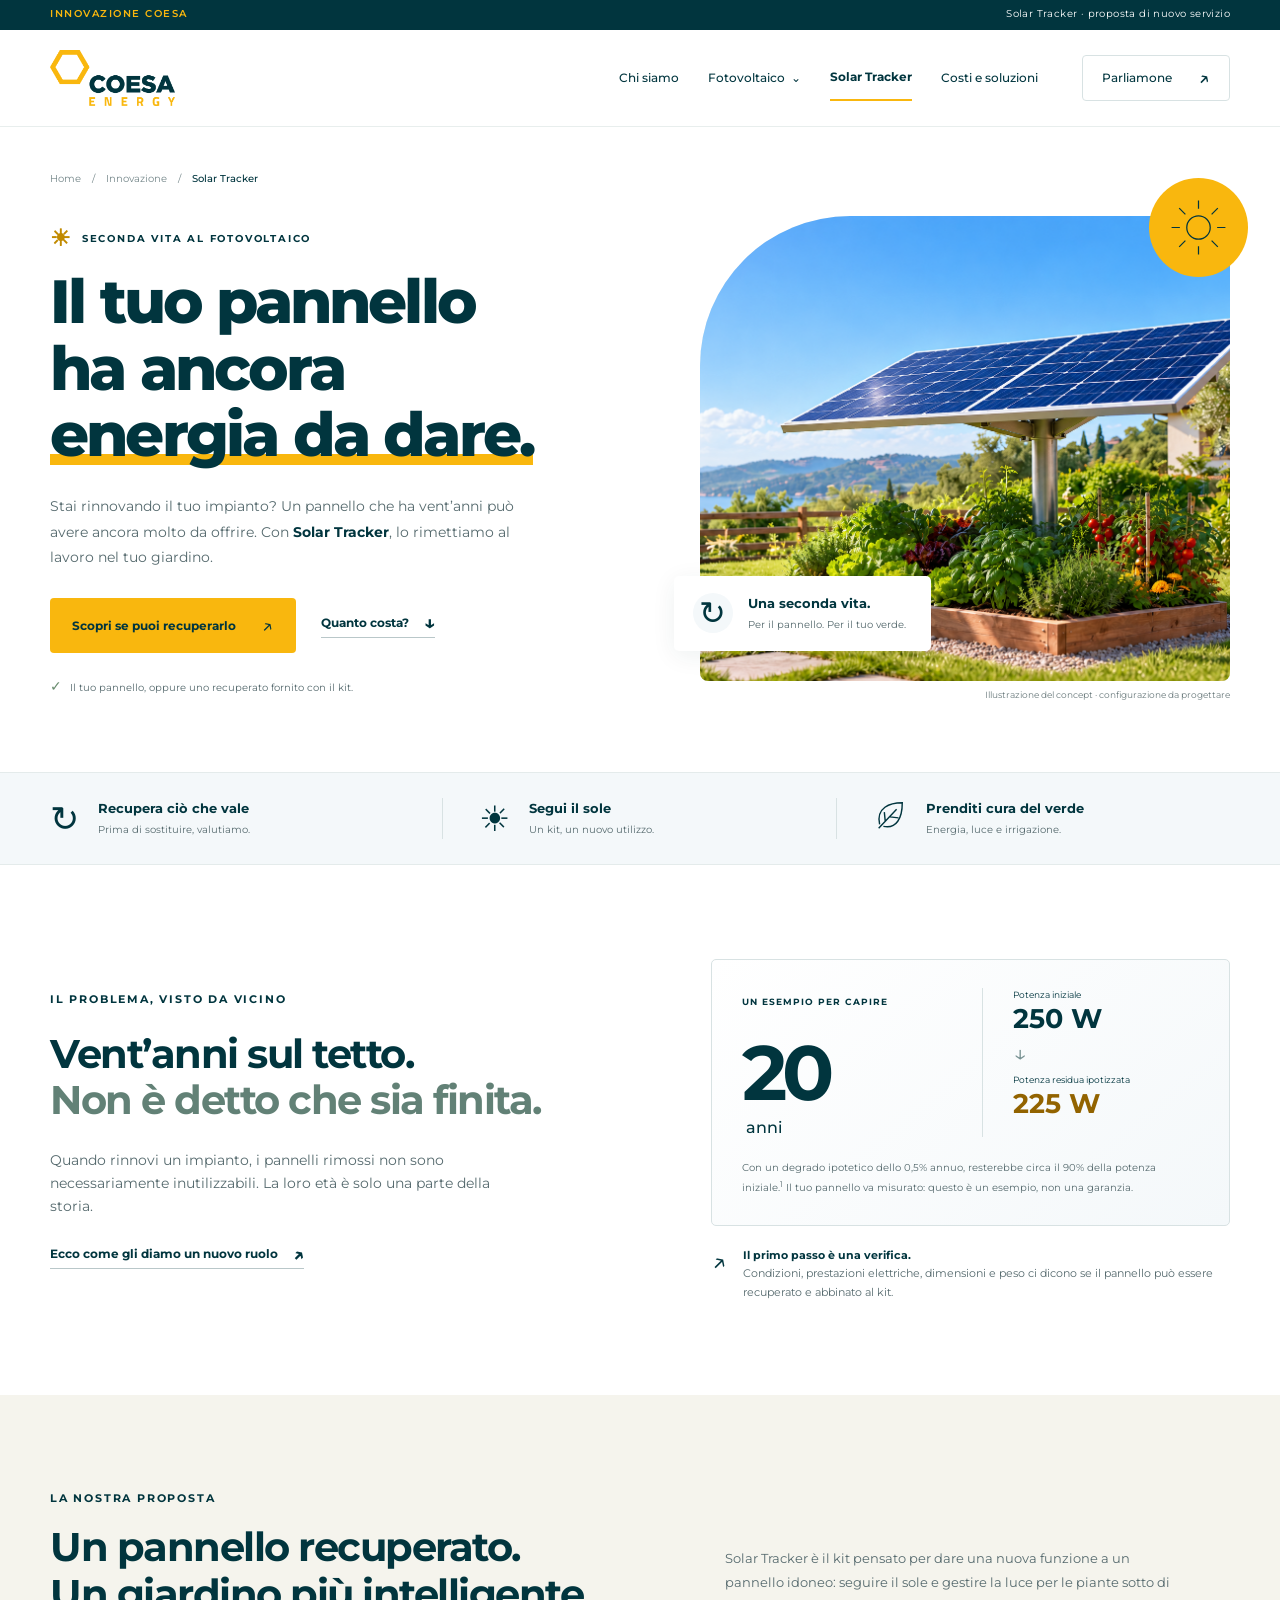
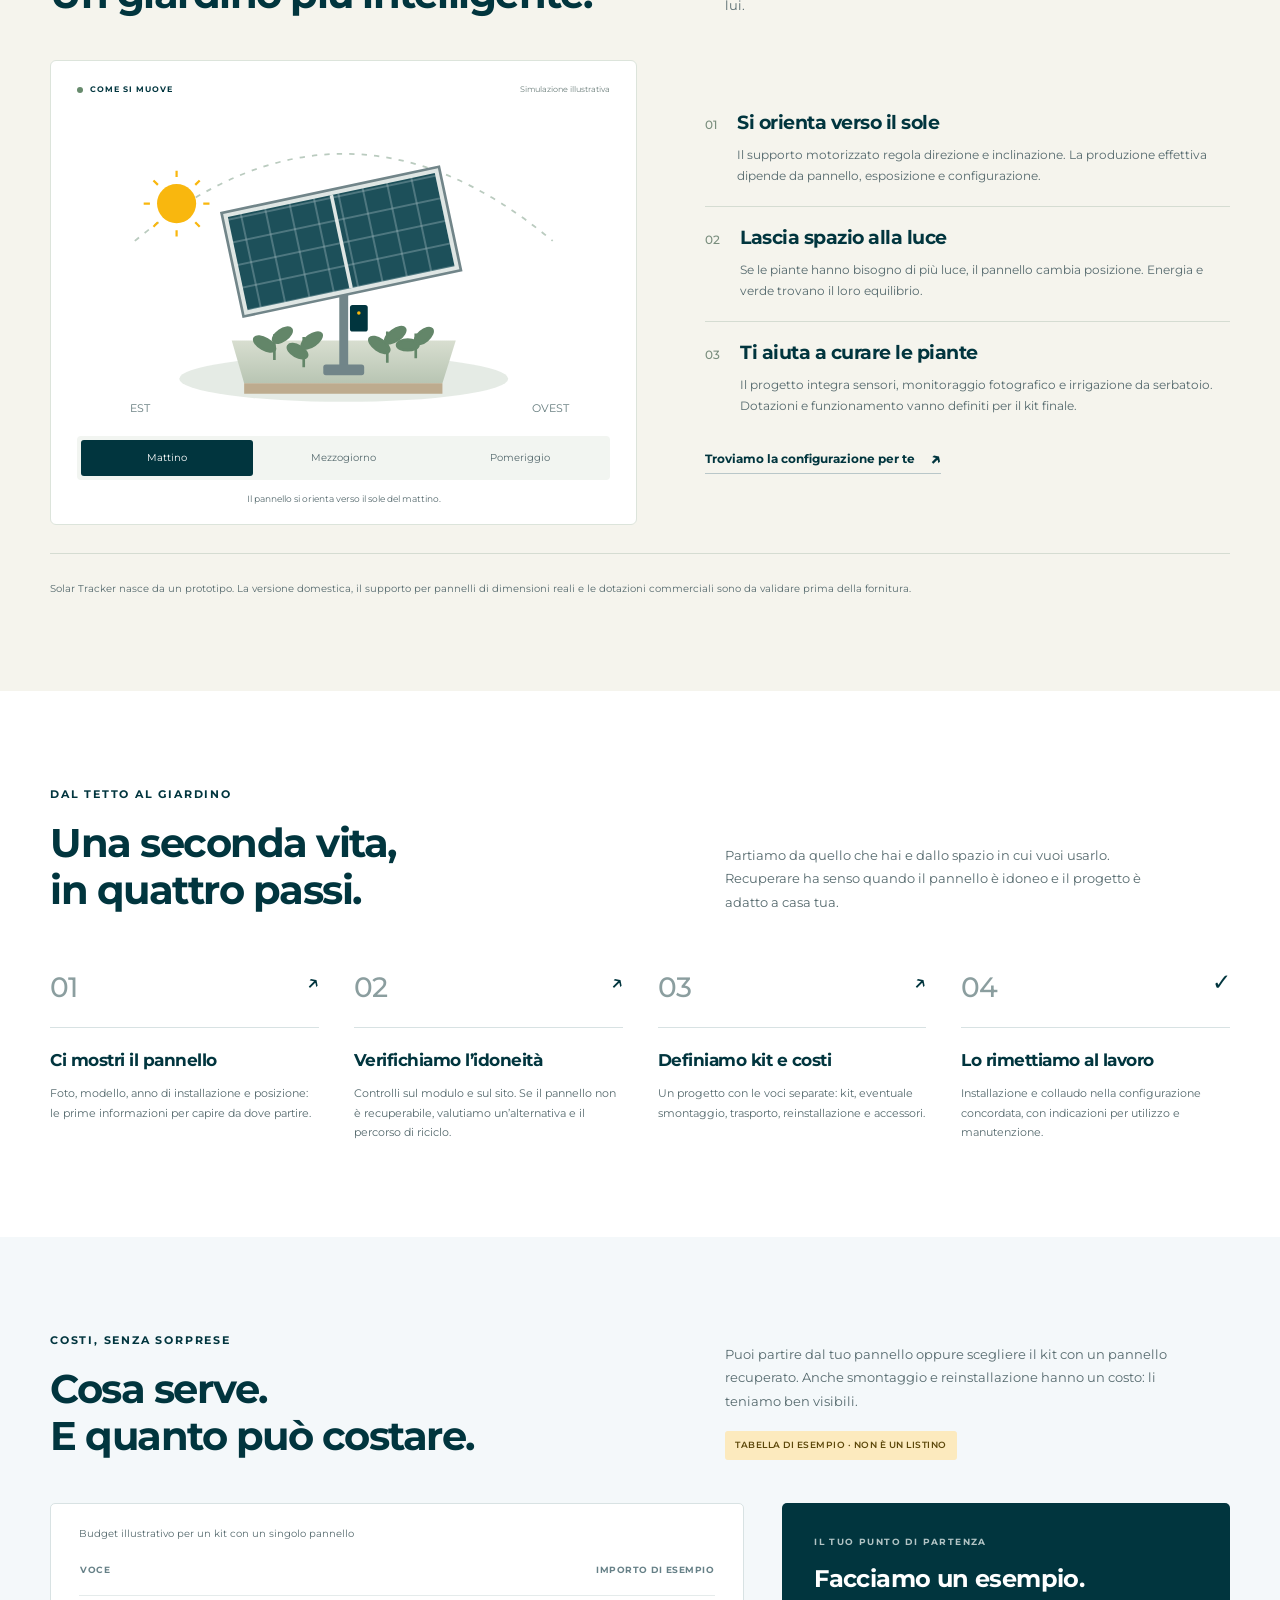
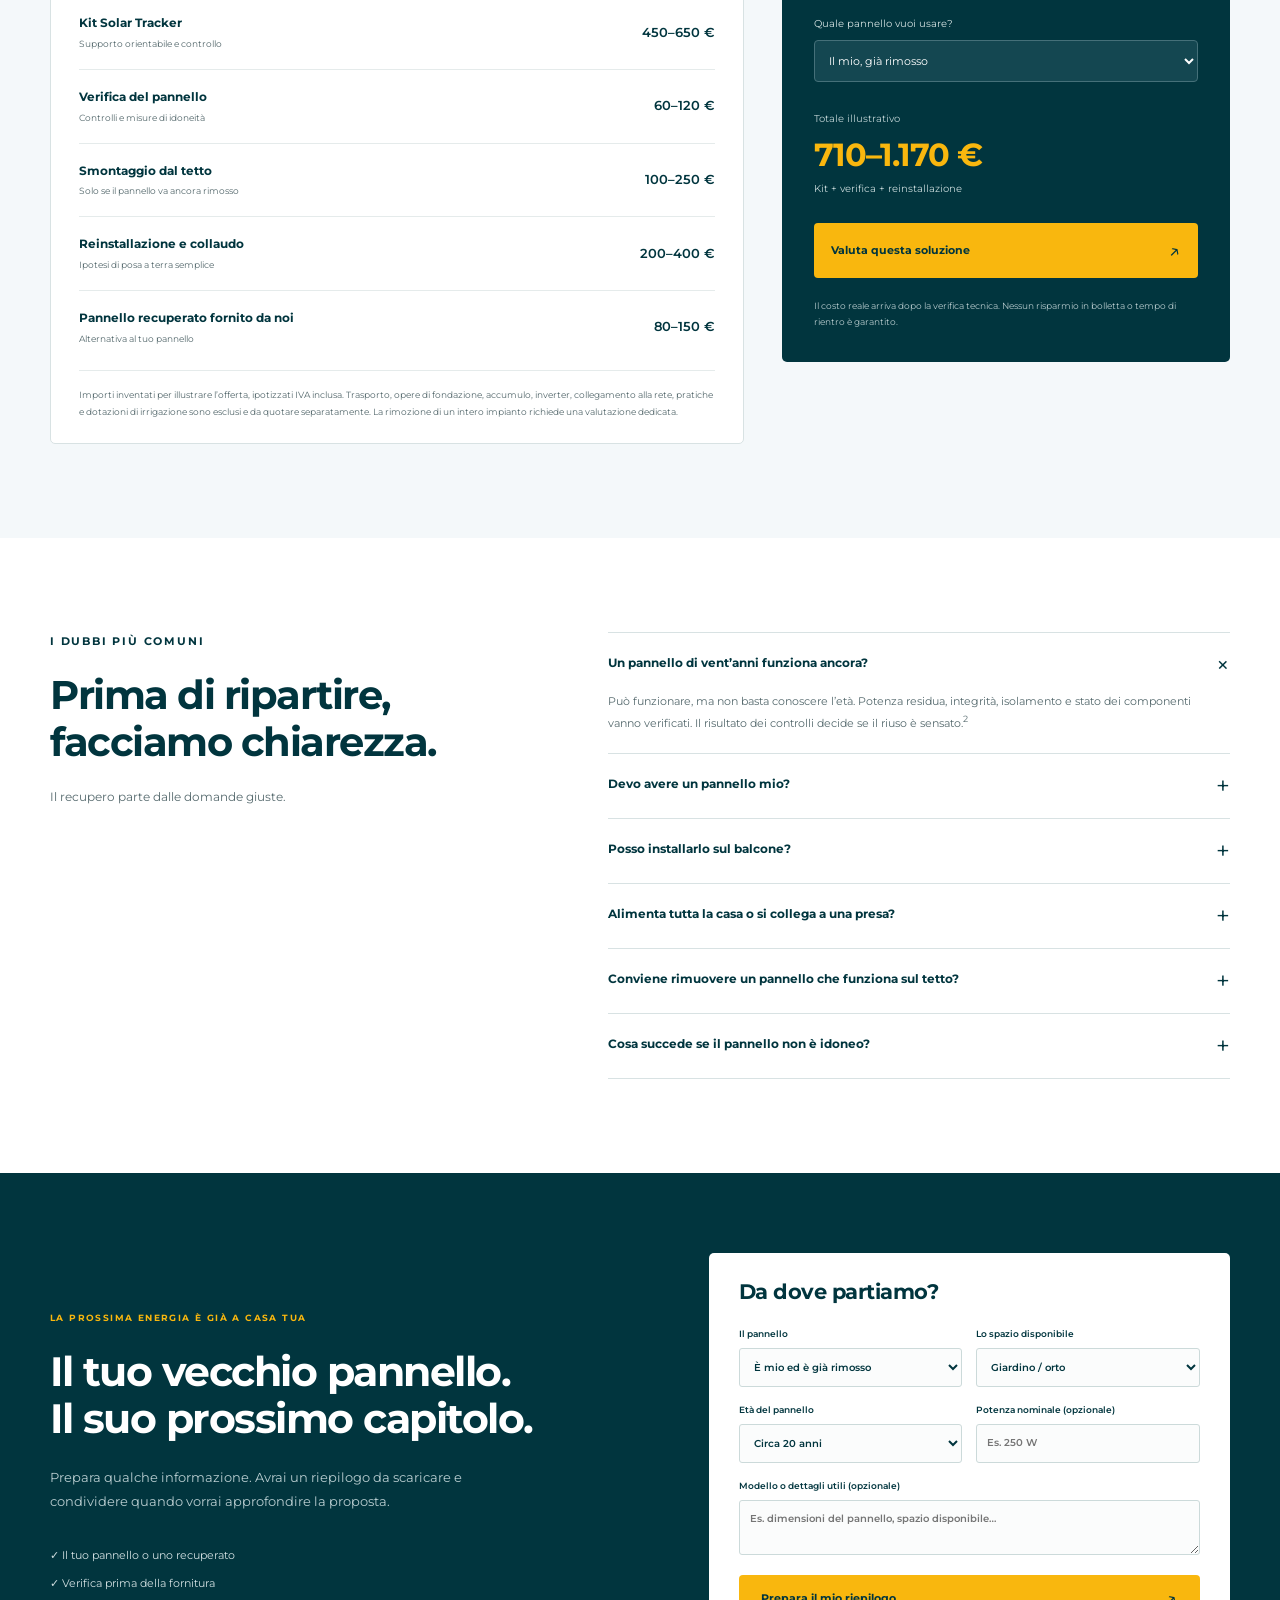
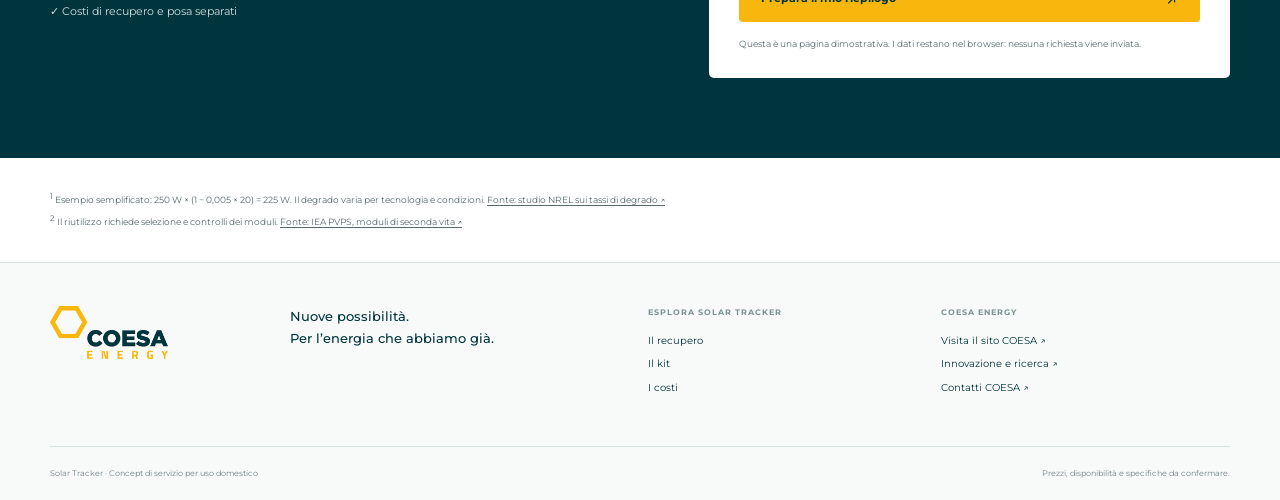
==== docs/index.html @ d997d6cf "Add COESA Solar Tracker landing page for GitHub Pages" ====
<!doctype html>
<html lang="it">
<head>
  <meta charset="UTF-8">
  <meta name="viewport" content="width=device-width, initial-scale=1">
  <meta name="theme-color" content="#01353e">
  <meta name="description" content="Solar Tracker: una proposta per dare una seconda vita ai pannelli fotovoltaici, con un kit che segue il sole e si prende cura del tuo verde. Scopri recupero, funzionamento e costi di esempio.">
  <title>Solar Tracker — Una seconda vita, nuova energia | COESA Energy</title>
  <link rel="icon" href="assets/coesa-logo.png">
  <link rel="stylesheet" href="styles.css">
  <script src="script.js" defer></script>
</head>
<body>
  <a class="skip" href="#main">Vai al contenuto</a>
  <div class="concept-bar"><span>INNOVAZIONE COESA</span> <span>Solar Tracker · proposta di nuovo servizio</span></div>
  <header class="header">
    <div class="shell header-inner">
      <a class="logo" href="https://coesaenergy.it/" aria-label="COESA Energy, sito principale"><img src="assets/coesa-logo.png" alt="COESA Energy" width="138" height="62"></a>
      <button class="menu-toggle" aria-expanded="false" aria-controls="navigation" aria-label="Apri menu"><span></span><span></span></button>
      <nav id="navigation" aria-label="Navigazione principale">
        <a href="https://coesaenergy.it/chi-siamo/">Chi siamo</a>
        <a href="https://coesaenergy.it/fotovoltaico/">Fotovoltaico <span class="chevron">⌄</span></a>
        <a class="active" href="#main" aria-current="page">Solar Tracker</a>
        <a href="#costi">Costi e soluzioni</a>
        <a class="nav-contact" href="#valutazione">Parliamone <span aria-hidden="true">↗</span></a>
      </nav>
    </div>
  </header>
  <main id="main">
    <section class="hero shell" aria-labelledby="hero-title">
      <div class="hero-copy">
        <div class="breadcrumb"><a href="https://coesaenergy.it/">Home</a><span>/</span><span>Innovazione</span><span>/</span><strong>Solar Tracker</strong></div>
        <p class="eyebrow"><span class="small-sun" aria-hidden="true">☀</span> SECONDA VITA AL FOTOVOLTAICO</p>
        <h1 id="hero-title">Il tuo pannello<br>ha ancora<br><span>energia da dare.</span></h1>
        <p class="hero-description">Stai rinnovando il tuo impianto? Un pannello che ha vent’anni può avere ancora molto da offrire. Con <strong>Solar Tracker</strong>, lo rimettiamo al lavoro nel tuo giardino.</p>
        <div class="hero-actions"><a class="button yellow" href="#valutazione">Scopri se puoi recuperarlo <span aria-hidden="true">↗</span></a><a class="text-link" href="#costi">Quanto costa? <span aria-hidden="true">↓</span></a></div>
        <p class="hero-note"><span aria-hidden="true">✓</span> Il tuo pannello, oppure uno recuperato fornito con il kit.</p>
      </div>
      <figure class="hero-visual">
        <div class="sun-disc" aria-hidden="true"><svg viewBox="0 0 100 100"><circle cx="50" cy="50" r="17"/><path d="M50 11v12M50 77v12M11 50h12M77 50h12M22 22l9 9M69 69l9 9M22 78l9-9M69 31l9-9"/></svg></div>
        <img class="hero-photo" src="assets/solar-garden-user.png" alt="Concept di un pannello recuperato su supporto orientabile, sopra una piccola aiuola in un giardino domestico" width="1672" height="941" fetchpriority="high">
        <div class="visual-badge"><span class="badge-icon" aria-hidden="true">↻</span><div><strong>Una seconda vita.</strong><span>Per il pannello. Per il tuo verde.</span></div></div>
        <figcaption>Illustrazione del concept · configurazione da progettare</figcaption>
      </figure>
    </section>

    <div class="benefit-band"><div class="shell benefits"><div><span class="line-icon" aria-hidden="true">↻</span><p><strong>Recupera ciò che vale</strong><span>Prima di sostituire, valutiamo.</span></p></div><div><span class="line-icon" aria-hidden="true">☀</span><p><strong>Segui il sole</strong><span>Un kit, un nuovo utilizzo.</span></p></div><div><span class="line-icon leaf-icon" aria-hidden="true"><svg viewBox="0 0 36 36" width="34" height="34" fill="none" stroke="currentColor" stroke-width="1.5"><path d="M7 28C3 10 18 5 31 5c0 16-6 28-20 25"/><path d="M6 32 25 12M13 25l-1-10M18 20l9 1"/></svg></span><p><strong>Prenditi cura del verde</strong><span>Energia, luce e irrigazione.</span></p></div></div></div>

    <section class="section shell problem" id="recupero" aria-labelledby="problem-title">
      <div class="problem-heading"><p class="eyebrow">IL PROBLEMA, VISTO DA VICINO</p><h2 id="problem-title">Vent’anni sul tetto.<br><span>Non è detto che sia finita.</span></h2><p>Quando rinnovi un impianto, i pannelli rimossi non sono necessariamente inutilizzabili. La loro età è solo una parte della storia.</p><a class="text-link" href="#come-funziona">Ecco come gli diamo un nuovo ruolo <span aria-hidden="true">↗</span></a></div>
      <div class="problem-detail">
        <div class="residual"><div><span class="eyebrow">UN ESEMPIO PER CAPIRE</span><p class="big-number">20 <span>anni</span></p></div><div class="power-example"><span>Potenza iniziale</span><strong>250 W</strong><span class="power-arrow" aria-hidden="true">↓</span><span>Potenza residua ipotizzata</span><strong class="yellow-text">225 W</strong></div><p>Con un degrado ipotetico dello 0,5% annuo, resterebbe circa il 90% della potenza iniziale.<sup>1</sup> Il tuo pannello va misurato: questo è un esempio, non una garanzia.</p></div>
        <div class="check-note"><span aria-hidden="true">↗</span><p><strong>Il primo passo è una verifica.</strong> Condizioni, prestazioni elettriche, dimensioni e peso ci dicono se il pannello può essere recuperato e abbinato al kit.</p></div>
      </div>
    </section>

    <section class="solution section" id="kit" aria-labelledby="solution-title"><div class="shell">
      <div class="section-heading"><div><p class="eyebrow">LA NOSTRA PROPOSTA</p><h2 id="solution-title">Un pannello recuperato.<br>Un giardino più intelligente.</h2></div><p>Solar Tracker è il kit pensato per dare una nuova funzione a un pannello idoneo: seguire il sole e gestire la luce per le piante sotto di lui.</p></div>
      <div class="product-layout">
        <div class="tracker-demo">
          <div class="demo-header"><span><i></i> COME SI MUOVE</span><span>Simulazione illustrativa</span></div>
          <svg class="tracker-scene" viewBox="0 0 600 365" role="img" aria-labelledby="scene-title"><title id="scene-title">Schema illustrativo del pannello che cambia orientamento tra mattino e pomeriggio</title><defs><pattern id="cells" width="28" height="26" patternUnits="userSpaceOnUse"><rect width="28" height="26" fill="#1d505a"/><path d="M0 0H28V26H0Z" fill="none" stroke="#a4bcc0" stroke-width=".8"/></pattern><linearGradient id="soil" x2="0" y2="1"><stop stop-color="#d8ded0"/><stop offset="1" stop-color="#b8c5b3"/></linearGradient></defs><path d="M65 154Q300-42 535 154" stroke="#bacbbf" stroke-width="2" stroke-dasharray="6 8" fill="none"/><g id="demo-sun" transform="translate(112 112)"><circle r="22" fill="#f9b70e"/><g stroke="#f9b70e" stroke-width="2.5"><path d="M0-37v7M0 30v7M-37 0h7M30 0h7M-26-26l5 5M21 21l5 5M-26 26l5-5M21-21l5-5"/></g></g><ellipse cx="300" cy="309" rx="185" ry="26" fill="#c5d2c5" opacity=".45"/><path d="M174 266h252l-15 48H188Z" fill="url(#soil)"/><path d="M188 314h223v12H188z" fill="#bdab8e"/><g fill="#638669" stroke="#638669" stroke-width="3"><path d="M222 288v-29M255 296v-34M349 291v-35M381 286v-28"/><ellipse cx="211" cy="270" rx="13" ry="6" transform="rotate(30 211 270)"/><ellipse cx="231" cy="260" rx="12" ry="6" transform="rotate(-35 231 260)"/><ellipse cx="248" cy="278" rx="12" ry="6" transform="rotate(30 248 278)"/><ellipse cx="264" cy="266" rx="13" ry="6" transform="rotate(-35 264 266)"/><ellipse cx="340" cy="271" rx="13" ry="6" transform="rotate(35 340 271)"/><ellipse cx="358" cy="260" rx="13" ry="6" transform="rotate(-35 358 260)"/><ellipse cx="372" cy="271" rx="12" ry="6"/><ellipse cx="390" cy="261" rx="12" ry="6" transform="rotate(-40 390 261)"/></g><path d="M295 178h10v118h-10z" fill="#718589"/><rect x="277" y="293" width="46" height="12" rx="3" fill="#718589"/><path d="M298 181l-65-28M302 181l65-28" stroke="#718589" stroke-width="6"/><g id="demo-panel" transform="rotate(-12 300 168)"><path d="M175 95h250v119H175z" fill="#dfe6e4" stroke="#718589" stroke-width="3"/><rect x="181" y="101" width="238" height="107" fill="url(#cells)"/><path d="M300 101v107" stroke="#dfe6e4" stroke-width="4"/></g><rect x="307" y="226" width="20" height="30" rx="3" fill="#01353e"/><circle cx="317" cy="235" r="2" fill="#f9b70e"/><text x="60" y="346" fill="#647b7d" font-size="12" font-family="Montserrat,sans-serif">EST</text><text x="512" y="346" fill="#647b7d" font-size="12" font-family="Montserrat,sans-serif">OVEST</text></svg>
          <div class="day-controls" role="group" aria-label="Momento della giornata"><button class="selected" data-time="morning" aria-pressed="true">Mattino</button><button data-time="noon" aria-pressed="false">Mezzogiorno</button><button data-time="afternoon" aria-pressed="false">Pomeriggio</button></div>
          <p class="demo-caption" id="demo-caption" aria-live="polite">Il pannello si orienta verso il sole del mattino.</p>
        </div>
        <div class="feature-list">
          <article><span class="feature-num">01</span><div><h3>Si orienta verso il sole</h3><p>Il supporto motorizzato regola direzione e inclinazione. La produzione effettiva dipende da pannello, esposizione e configurazione.</p></div></article>
          <article><span class="feature-num">02</span><div><h3>Lascia spazio alla luce</h3><p>Se le piante hanno bisogno di più luce, il pannello cambia posizione. Energia e verde trovano il loro equilibrio.</p></div></article>
          <article><span class="feature-num">03</span><div><h3>Ti aiuta a curare le piante</h3><p>Il progetto integra sensori, monitoraggio fotografico e irrigazione da serbatoio. Dotazioni e funzionamento vanno definiti per il kit finale.</p></div></article>
          <a class="text-link" href="#valutazione">Troviamo la configurazione per te <span aria-hidden="true">↗</span></a>
        </div>
      </div>
      <p class="product-note">Solar Tracker nasce da un prototipo. La versione domestica, il supporto per pannelli di dimensioni reali e le dotazioni commerciali sono da validare prima della fornitura.</p>
    </div></section>

    <section class="section shell process" id="come-funziona" aria-labelledby="process-title"><div class="section-heading"><div><p class="eyebrow">DAL TETTO AL GIARDINO</p><h2 id="process-title">Una seconda vita,<br>in quattro passi.</h2></div><p>Partiamo da quello che hai e dallo spazio in cui vuoi usarlo. Recuperare ha senso quando il pannello è idoneo e il progetto è adatto a casa tua.</p></div><div class="steps">
      <article><span>01 <i aria-hidden="true">↗</i></span><h3>Ci mostri il pannello</h3><p>Foto, modello, anno di installazione e posizione: le prime informazioni per capire da dove partire.</p></article>
      <article><span>02 <i aria-hidden="true">↗</i></span><h3>Verifichiamo l’idoneità</h3><p>Controlli sul modulo e sul sito. Se il pannello non è recuperabile, valutiamo un’alternativa e il percorso di riciclo.</p></article>
      <article><span>03 <i aria-hidden="true">↗</i></span><h3>Definiamo kit e costi</h3><p>Un progetto con le voci separate: kit, eventuale smontaggio, trasporto, reinstallazione e accessori.</p></article>
      <article><span>04 <i aria-hidden="true">✓</i></span><h3>Lo rimettiamo al lavoro</h3><p>Installazione e collaudo nella configurazione concordata, con indicazioni per utilizzo e manutenzione.</p></article>
    </div></section>

    <section class="costs section" id="costi" aria-labelledby="cost-title"><div class="shell">
      <div class="section-heading"><div><p class="eyebrow">COSTI, SENZA SORPRESE</p><h2 id="cost-title">Cosa serve.<br>E quanto può costare.</h2></div><div><p>Puoi partire dal tuo pannello oppure scegliere il kit con un pannello recuperato. Anche smontaggio e reinstallazione hanno un costo: li teniamo ben visibili.</p><span class="example-pill">TABELLA DI ESEMPIO · NON È UN LISTINO</span></div></div>
      <div class="cost-grid">
        <div class="table-wrap"><table><caption>Budget illustrativo per un kit con un singolo pannello</caption><thead><tr><th scope="col">Voce</th><th scope="col">Importo di esempio</th></tr></thead><tbody>
          <tr><th scope="row">Kit Solar Tracker<small>Supporto orientabile e controllo</small></th><td>450–650 €</td></tr>
          <tr><th scope="row">Verifica del pannello<small>Controlli e misure di idoneità</small></th><td>60–120 €</td></tr>
          <tr><th scope="row">Smontaggio dal tetto<small>Solo se il pannello va ancora rimosso</small></th><td>100–250 €</td></tr>
          <tr><th scope="row">Reinstallazione e collaudo<small>Ipotesi di posa a terra semplice</small></th><td>200–400 €</td></tr>
          <tr><th scope="row">Pannello recuperato fornito da noi<small>Alternativa al tuo pannello</small></th><td>80–150 €</td></tr>
        </tbody></table><p class="table-note">Importi inventati per illustrare l’offerta, ipotizzati IVA inclusa. Trasporto, opere di fondazione, accumulo, inverter, collegamento alla rete, pratiche e dotazioni di irrigazione sono esclusi e da quotare separatamente. La rimozione di un intero impianto richiede una valutazione dedicata.</p></div>
        <aside class="budget" aria-labelledby="budget-title"><span class="eyebrow">IL TUO PUNTO DI PARTENZA</span><h3 id="budget-title">Facciamo un esempio.</h3><label for="scenario">Quale pannello vuoi usare?</label><select id="scenario"><option value="owned">Il mio, già rimosso</option><option value="roof">Il mio, ancora sul tetto</option><option value="supplied">Un pannello fornito con il kit</option></select><div class="budget-output" aria-live="polite" aria-atomic="true"><span>Totale illustrativo</span><strong id="budget-total">710–1.170 €</strong><p id="budget-detail">Kit + verifica + reinstallazione</p></div><a class="button yellow" id="budget-link" href="#valutazione">Valuta questa soluzione <span aria-hidden="true">↗</span></a><p class="budget-note">Il costo reale arriva dopo la verifica tecnica. Nessun risparmio in bolletta o tempo di rientro è garantito.</p></aside>
      </div>
    </div></section>

    <section class="section shell faq" id="domande" aria-labelledby="faq-title"><div><p class="eyebrow">I DUBBI PIÙ COMUNI</p><h2 id="faq-title">Prima di ripartire,<br>facciamo chiarezza.</h2><p>Il recupero parte dalle domande giuste.</p></div><div class="faq-list">
      <details open><summary>Un pannello di vent’anni funziona ancora?<span aria-hidden="true">+</span></summary><p>Può funzionare, ma non basta conoscere l’età. Potenza residua, integrità, isolamento e stato dei componenti vanno verificati. Il risultato dei controlli decide se il riuso è sensato.<sup>2</sup></p></details>
      <details><summary>Devo avere un pannello mio?<span aria-hidden="true">+</span></summary><p>No. La proposta prevede anche un kit con un pannello recuperato fornito insieme al supporto, selezionato per la compatibilità con il progetto. Disponibilità e caratteristiche saranno indicate nel preventivo.</p></details>
      <details><summary>Posso installarlo sul balcone?<span aria-hidden="true">+</span></summary><p>La proposta è pensata principalmente per giardini e spazi a terra. Su terrazzi e balconi servono verifiche specifiche di carichi, ancoraggio, vento, ingombro e ombreggiamenti. La compatibilità non è automatica.</p></details>
      <details><summary>Alimenta tutta la casa o si collega a una presa?<span aria-hidden="true">+</span></summary><p>Non è previsto un collegamento diretto a una presa. L’utilizzo dell’energia va progettato con componenti compatibili: un solo pannello non sostituisce l’impianto domestico. Accumulo, inverter ed eventuale connessione alla rete sono voci separate.</p></details>
      <details><summary>Conviene rimuovere un pannello che funziona sul tetto?<span aria-hidden="true">+</span></summary><p>Non necessariamente. Il caso più naturale è un modulo già rimosso o in rimozione durante un rinnovo previsto. Prima di spostare un pannello ancora in uso, vanno confrontati costi, produzione persa e beneficio del nuovo utilizzo.</p></details>
      <details><summary>Cosa succede se il pannello non è idoneo?<span aria-hidden="true">+</span></summary><p>Non viene abbinato al tracker. Valutiamo un pannello alternativo e ti indirizziamo verso una filiera qualificata per la gestione e il riciclo del modulo non recuperabile.</p></details>
    </div></section>

    <section class="contact-section" id="valutazione" aria-labelledby="contact-title"><div class="shell contact-grid"><div><p class="eyebrow">LA PROSSIMA ENERGIA È GIÀ A CASA TUA</p><h2 id="contact-title">Il tuo vecchio pannello.<br>Il suo prossimo capitolo.</h2><p>Prepara qualche informazione. Avrai un riepilogo da scaricare e condividere quando vorrai approfondire la proposta.</p><div class="contact-points"><span>✓ Il tuo pannello o uno recuperato</span><span>✓ Verifica prima della fornitura</span><span>✓ Costi di recupero e posa separati</span></div></div>
      <form id="assessment-form" class="assessment"><h3>Da dove partiamo?</h3><div class="form-row"><label>Il pannello<select name="panel" id="form-panel"><option value="owned">È mio ed è già rimosso</option><option value="roof">È mio, ancora sul tetto</option><option value="supplied">Vorrei riceverlo con il kit</option></select></label><label>Lo spazio disponibile<select name="space"><option>Giardino / orto</option><option>Terrazzo da valutare</option><option>Altro spazio a terra</option><option>Da definire</option></select></label></div><div class="form-row"><label>Età del pannello<select name="age"><option>Circa 20 anni</option><option>Meno di 10 anni</option><option>10–20 anni</option><option>Oltre 20 anni</option><option>Non lo so / da fornire</option></select></label><label>Potenza nominale (opzionale)<input name="power" type="number" min="1" max="1500" step="1" placeholder="Es. 250 W"></label></div><label>Modello o dettagli utili (opzionale)<textarea name="notes" rows="2" maxlength="1000" placeholder="Es. dimensioni del pannello, spazio disponibile…"></textarea></label><button type="submit" class="button yellow">Prepara il mio riepilogo <span aria-hidden="true">↗</span></button><p class="form-note">Questa è una pagina dimostrativa. I dati restano nel browser: nessuna richiesta viene inviata.</p><div id="form-result" class="form-result" hidden aria-live="polite"><strong>Il tuo riepilogo è pronto.</strong><p id="result-description"></p><div class="result-actions"><button type="button" id="download-summary">Scarica riepilogo ↓</button><button type="button" id="edit-summary">Modifica</button></div></div></form>
    </div></section>
    <div class="sources shell"><p><sup>1</sup> Esempio semplificato: 250 W × (1 − 0,005 × 20) = 225 W. Il degrado varia per tecnologia e condizioni. <a href="https://www.nrel.gov/docs/fy12osti/51664.pdf" target="_blank" rel="noopener">Fonte: studio NREL sui tassi di degrado ↗</a></p><p><sup>2</sup> Il riutilizzo richiede selezione e controlli dei moduli. <a href="https://iea-pvps.org/key-topics/t13-performance-2nd-life-modules-2026/" target="_blank" rel="noopener">Fonte: IEA PVPS, moduli di seconda vita ↗</a></p></div>
  </main>
  <footer><div class="shell footer-main"><a class="footer-logo" href="https://coesaenergy.it/"><img src="assets/coesa-logo.png" alt="COESA Energy" width="138" height="62"></a><p>Nuove possibilità.<br>Per l’energia che abbiamo già.</p><div><span>ESPLORA SOLAR TRACKER</span><a href="#recupero">Il recupero</a><a href="#kit">Il kit</a><a href="#costi">I costi</a></div><div><span>COESA ENERGY</span><a href="https://coesaenergy.it/">Visita il sito COESA ↗</a><a href="https://coesaenergy.it/innovazione-ricerca-energetica/">Innovazione e ricerca ↗</a><a href="https://coesaenergy.it/contattaci/">Contatti COESA ↗</a></div></div><div class="shell footer-bottom"><span>Solar Tracker · Concept di servizio per uso domestico</span><span>Prezzi, disponibilità e specifiche da confermare.</span></div></footer>
</body>
</html>
---- docs/styles.css ----
@font-face{font-family:Montserrat;src:url('assets/montserrat-regular.ttf') format('truetype');font-weight:400;font-display:swap}
@font-face{font-family:Montserrat;src:url('assets/montserrat-medium.ttf') format('truetype');font-weight:500;font-display:swap}
@font-face{font-family:Montserrat;src:url('assets/montserrat-semibold.ttf') format('truetype');font-weight:600;font-display:swap}
@font-face{font-family:Montserrat;src:url('assets/montserrat-bold.ttf') format('truetype');font-weight:700;font-display:swap}
@font-face{font-family:Montserrat;src:url('assets/montserrat-extrabold.ttf') format('truetype');font-weight:800;font-display:swap}
:root{--ink:#01353e;--yellow:#f9b70e;--paper:#fff;--soft:#f4f8fa;--muted:#566a6e;--border:#d8e2e3;--green:#678b6d;--cream:#f5f4ed}
*{box-sizing:border-box}html{scroll-behavior:smooth;scroll-padding-top:108px}body{margin:0;color:var(--ink);font-family:Montserrat,Arial,sans-serif;font-size:15px;line-height:1.65;background:var(--paper)}a{color:inherit;text-decoration:none}button,input,select,textarea{font:inherit}button,a,select{touch-action:manipulation}button{cursor:pointer}img{max-width:100%;display:block}h1,h2,h3,p,figure{margin:0}h1,h2,h3{line-height:1.16}h2{font-size:clamp(30px,3.15vw,43px);font-weight:700;letter-spacing:-1.5px}h3{font-weight:650;font-size:20px;letter-spacing:-.5px}p{color:var(--muted)}a:focus-visible,button:focus-visible,input:focus-visible,select:focus-visible,textarea:focus-visible,summary:focus-visible{outline:3px solid var(--yellow);outline-offset:5px}.shell{width:calc(100% - 100px);max-width:1180px;margin-inline:auto}.section{padding-block:94px}.eyebrow{font-size:11px;font-weight:700;letter-spacing:1.8px;color:var(--ink);margin-bottom:22px}.skip{position:fixed;top:-100px;left:20px;z-index:100;background:var(--yellow);padding:14px}.skip:focus{top:20px}
.concept-bar{min-height:30px;padding:6px 50px;display:flex;justify-content:space-between;background:var(--ink);color:#fff;font-size:10px;letter-spacing:.4px}.concept-bar span:first-child{color:var(--yellow);letter-spacing:1.5px;font-weight:600}.header{position:sticky;top:0;z-index:20;background:#fffffff5;border-bottom:1px solid #e8eeed;backdrop-filter:blur(12px)}.header-inner{height:96px;display:flex;align-items:center;justify-content:space-between;gap:45px}.logo img{width:125px;height:auto}.header nav{display:flex;align-items:center;gap:29px;font-size:12px;font-weight:500}.header nav a{white-space:nowrap}.header nav a:hover{color:#52797f}.header nav .active{font-weight:700;border-bottom:2px solid var(--yellow);padding-block:12px}.chevron{margin-left:3px}.nav-contact{margin-left:15px;display:flex;align-items:center;gap:26px;border:1px solid var(--border);padding:12px 19px;border-radius:4px}.nav-contact span{font-size:20px;line-height:1}.menu-toggle{display:none}
.hero{display:grid;grid-template-columns:1.15fr 1fr;gap:40px;align-items:center;padding-block:35px 65px;min-height:645px}.breadcrumb{display:flex;gap:11px;font-size:10px;color:#75878a;margin-bottom:40px}.breadcrumb strong{font-weight:500;color:var(--ink)}.hero .eyebrow{display:flex;align-items:center;gap:9px;margin-bottom:18px;font-size:10px}.small-sun{font-size:23px;color:#c18a00;line-height:1}.hero h1{font-size:clamp(42px,4.8vw,64px);letter-spacing:-2.8px;line-height:1.08;font-weight:750}.hero h1>span{position:relative;display:inline-block;z-index:0}.hero h1>span:after{content:'';position:absolute;height:11px;background:var(--yellow);bottom:2px;left:0;width:100%;z-index:-1}.hero-description{max-width:470px;margin-top:27px;font-size:14px;line-height:1.8}.hero-description strong{color:var(--ink);font-weight:650}.hero-actions{display:flex;gap:25px;align-items:center;margin-top:28px;flex-wrap:wrap}.button{border:0;display:inline-flex;align-items:center;justify-content:space-between;gap:25px;font-size:12px;font-weight:650;padding:17px 22px;border-radius:4px;min-height:52px;transition:background .2s,transform .2s;line-height:1.5}.button:hover{transform:translateY(-2px)}.yellow{background:var(--yellow);color:var(--ink)}.yellow:hover{background:#ffc731}.button span{font-size:21px;line-height:1;font-weight:400}.text-link{display:inline-flex;align-items:center;gap:15px;font-size:12px;font-weight:650;border-bottom:1px solid #b9c7c9;padding-bottom:4px}.text-link span{font-size:19px;line-height:1}.text-link:hover{border-color:var(--ink)}.hero-note{font-size:10px;margin-top:22px}.hero-note span{color:var(--green);font-size:14px;margin-right:5px}.hero-visual{position:relative;align-self:center;margin-top:49px;padding-bottom:22px}.hero-photo{width:100%;height:465px;object-fit:cover;object-position:72% center;border-radius:150px 8px 8px 8px;background:var(--cream)}.sun-disc{position:absolute;right:-18px;top:-38px;width:99px;height:99px;border-radius:50%;background:var(--yellow);display:grid;place-items:center;z-index:2}.sun-disc svg{width:69px;fill:none;stroke:var(--ink);stroke-width:1.8}.visual-badge{position:absolute;bottom:52px;left:-26px;background:#fff;padding:17px 25px 17px 19px;display:flex;gap:15px;align-items:center;box-shadow:0 5px 25px #01353e12;border-radius:5px}.badge-icon{background:var(--soft);width:40px;height:40px;display:grid;place-items:center;color:var(--ink);font-size:32px;line-height:1;border-radius:50%}.visual-badge strong,.visual-badge span:not(.badge-icon){display:block}.visual-badge strong{font-size:13px;font-weight:700}.visual-badge div>span{font-size:10px;color:var(--muted);margin-top:3px}.hero-visual figcaption{position:absolute;bottom:0;right:0;font-size:9px;color:#6c7c7e}
.benefit-band{background:var(--soft);border-block:1px solid #e4ebeb}.benefits{display:grid;grid-template-columns:repeat(3,1fr);padding-block:25px}.benefits>div{display:flex;align-items:center;gap:19px;padding-left:36px;border-right:1px solid var(--border)}.benefits>div:first-child{padding-left:0}.benefits>div:last-child{border:0}.line-icon{font-size:35px;line-height:1;font-weight:400;color:var(--ink)}.leaf-icon{font-size:38px}.benefits strong,.benefits p>span{display:block}.benefits strong{font-size:13px;color:var(--ink);font-weight:650}.benefits p>span{font-size:10px;margin-top:3px}
.problem{display:grid;grid-template-columns:1.12fr 1fr;gap:80px;align-items:center}.problem-heading h2 span{color:#628176}.problem-heading>p:not(.eyebrow){margin-top:25px;max-width:460px;font-size:14px}.problem-heading .text-link{margin-top:26px}.residual{border:1px solid var(--border);border-radius:5px;padding:28px 30px;display:grid;grid-template-columns:1fr 1fr;gap:22px;background:linear-gradient(140deg,#fff,#f4f8fa)}.residual .eyebrow{font-size:9px;letter-spacing:1px}.big-number{font-size:77px;letter-spacing:-5px;line-height:1.1;color:var(--ink);margin-top:17px;font-weight:650}.big-number>span{font-size:16px;letter-spacing:-.2px;display:block;margin:5px 0 0 4px;font-weight:500}.power-example{border-left:1px solid var(--border);padding-left:30px;display:flex;flex-direction:column}.power-example>span{font-size:9px}.power-example strong{font-size:27px;font-weight:650;line-height:1.2}.power-example>.power-arrow{font-size:23px;color:#789293;line-height:1.3;margin-block:4px}.power-example strong.yellow-text{color:#926300}.residual>p{grid-column:1/-1;font-size:10px;line-height:1.8}.check-note{display:flex;gap:16px;margin-top:20px}.check-note>span{font-size:27px;line-height:1.2}.check-note p{font-size:11px}.check-note strong{color:var(--ink);display:block}
.solution{background:var(--cream)}.section-heading{display:grid;grid-template-columns:1.2fr 1fr;gap:70px;align-items:end;margin-bottom:43px}.section-heading>p,.section-heading>div>p:not(.eyebrow){font-size:13px;line-height:1.8;max-width:460px}.section-heading .eyebrow{margin-bottom:17px}.product-layout{display:grid;grid-template-columns:1.12fr 1fr;gap:68px;align-items:center}.tracker-demo{background:#fff;border:1px solid #dce4db;border-radius:6px;padding:22px 26px 16px}.demo-header{display:flex;justify-content:space-between;gap:10px;font-size:8px;color:#6d7f7c}.demo-header>span:first-child{font-weight:650;letter-spacing:1px;display:flex;align-items:center;gap:7px;color:var(--ink)}.demo-header i{width:6px;height:6px;border-radius:50%;background:var(--green)}.tracker-scene{width:100%;height:auto;margin-top:7px}#demo-sun,#demo-panel{transition:transform .8s cubic-bezier(.2,.7,.4,1)}.day-controls{display:flex;justify-content:center;gap:4px;background:#f2f5f1;padding:4px;border-radius:4px}.day-controls button{background:transparent;border:0;color:var(--muted);padding:10px 8px;flex:1;font-size:10px;border-radius:3px}.day-controls button.selected{background:var(--ink);color:#fff}.demo-caption{text-align:center;margin-top:12px;font-size:9px;min-height:16px}.feature-list>article{display:flex;gap:20px;padding-block:20px;border-bottom:1px solid #d5dcd2}.feature-list>article:first-child{padding-top:0}.feature-list>article:last-of-type{border:0}.feature-num{color:#7a8e7e;font-size:12px;font-weight:500;padding-top:3px}.feature-list h3{font-size:19px}.feature-list article p{font-size:12px;line-height:1.75;margin-top:10px}.feature-list>.text-link{margin-top:13px}.product-note{font-size:10px;padding-top:26px;margin-top:28px;border-top:1px solid #d5dcd2;max-width:100%;line-height:1.7}
.steps{display:grid;grid-template-columns:repeat(4,1fr);gap:35px;margin-top:50px}.steps article>span{display:flex;justify-content:space-between;color:#8b9e9f;font-size:28px;border-bottom:1px solid var(--border);padding-bottom:17px;font-weight:500;letter-spacing:-1px}.steps i{font-style:normal;font-size:23px;color:var(--ink)}.steps h3{font-size:17px;margin-top:23px}.steps p{font-size:11px;line-height:1.8;margin-top:13px}
.costs{background:var(--soft)}.example-pill{display:inline-block;margin-top:18px;background:#fceabe;color:#5c470a;padding:7px 10px;font-size:9px;letter-spacing:.5px;font-weight:600;border-radius:3px}.cost-grid{display:grid;grid-template-columns:1.55fr 1fr;gap:38px;align-items:start}.table-wrap{background:#fff;border:1px solid var(--border);border-radius:5px;padding:22px 28px}table{width:100%;border-collapse:collapse;text-align:left}caption{text-align:left;font-size:10px;margin-bottom:20px;color:var(--muted)}thead{font-size:9px;text-transform:uppercase;letter-spacing:.5px}thead th{padding-bottom:17px;color:#668087}thead th:last-child{text-align:right}tbody tr{border-top:1px solid #e5ebeb}tbody th{font-size:12px;font-weight:650;padding:17px 10px 17px 0}tbody small{display:block;font-size:9px;font-weight:400;color:var(--muted);margin-top:4px}td{text-align:right;font-size:13px;white-space:nowrap;font-weight:600;vertical-align:middle}.table-note{font-size:9px;line-height:1.85;border-top:1px solid #e5ebeb;padding-top:16px;margin-top:7px}.budget{background:var(--ink);color:#fff;padding:32px;border-radius:5px}.budget .eyebrow{color:#b2c4c5;font-size:9px;margin-bottom:15px;display:block;letter-spacing:1.4px}.budget h3{font-size:24px;letter-spacing:-.6px;margin-bottom:23px}.budget label{font-size:10px;display:block;margin-bottom:8px;color:#d4e1e1}.budget select{width:100%;background:#144751;color:#fff;border:1px solid #457079;border-radius:4px;padding:12px 10px;font-size:11px;max-width:100%}.budget-output{padding-block:29px 25px}.budget-output>span{font-size:10px;display:block;color:#bdd0d2}.budget-output>strong{color:var(--yellow);font-size:32px;line-height:1.3;letter-spacing:-1px;display:block;margin-block:6px}.budget-output>p{font-size:10px;color:#c7d8d9}.budget .button{width:100%;font-size:11px;padding-inline:17px}.budget-note{font-size:9px;color:#b4c8cb;line-height:1.8;margin-top:20px}
.faq{display:grid;grid-template-columns:1fr 1.3fr;gap:80px}.faq>div>p:not(.eyebrow){font-size:12px;margin-top:22px}.faq-list details{border-bottom:1px solid var(--border);padding-block:20px}.faq-list details:first-child{border-top:1px solid var(--border)}.faq-list summary{list-style:none;font-size:12px;font-weight:650;display:flex;justify-content:space-between;gap:24px;cursor:pointer;line-height:1.65}.faq-list summary::-webkit-details-marker{display:none}.faq-list summary>span{font-weight:400;font-size:24px;line-height:1;flex-shrink:0;transition:transform .2s}.faq-list details[open] summary>span{transform:rotate(45deg)}.faq-list details>p{font-size:11px;line-height:1.85;margin-top:14px;padding-right:35px}
.contact-section{padding-block:80px;background:var(--ink);color:#fff}.contact-grid{display:grid;grid-template-columns:1.12fr 1fr;gap:75px;align-items:center}.contact-grid>div>.eyebrow{color:var(--yellow);font-size:9px;letter-spacing:1.4px}.contact-grid h2{font-size:clamp(30px,3.2vw,43px)}.contact-grid>div>p:not(.eyebrow){color:#b9cdd0;font-size:13px;line-height:1.9;margin-top:22px;max-width:440px}.contact-points{display:flex;flex-direction:column;gap:10px;margin-top:32px;font-size:11px;color:#d1dfe1}.assessment{background:#fff;color:var(--ink);border-radius:5px;padding:27px 30px}.assessment h3{font-size:21px;margin-bottom:23px}.assessment label{font-size:9px;font-weight:600;display:block}.assessment select,.assessment input,.assessment textarea{width:100%;padding:10px;background:#fbfcfc;border:1px solid #ccdada;border-radius:3px;font-size:10px;color:var(--ink);margin-top:6px;min-height:39px}.assessment textarea{resize:vertical;margin-bottom:15px}.assessment .form-row{display:grid;grid-template-columns:1fr 1fr;gap:14px;margin-bottom:16px}.assessment .button{width:100%;font-size:11px;min-height:47px;padding-block:13px}.form-note{font-size:9px;font-weight:400;line-height:1.7;margin-top:14px}.form-result{margin-top:18px;padding:15px;background:var(--soft);border-left:3px solid var(--green);font-size:12px}.form-result>p{font-size:10px;margin-top:5px}.result-actions{display:flex;flex-wrap:wrap;gap:17px;margin-top:12px}.result-actions button{background:none;border:0;padding:0;font-size:10px;font-weight:650;color:var(--ink);border-bottom:1px solid #8ca2a7}.sources{padding-block:28px}.sources p{font-size:9px;line-height:1.8;margin-block:4px}.sources a{text-decoration:underline;text-underline-offset:2px}
footer{border-top:1px solid var(--border);background:#f8faf9;padding-top:43px}.footer-main{display:grid;grid-template-columns:.8fr 1.25fr 1fr 1.1fr;gap:30px;padding-bottom:43px}.footer-logo img{width:118px;height:auto}.footer-main>p{font-size:13px;color:var(--ink);font-weight:500}.footer-main>div>span{display:block;font-size:8px;font-weight:650;letter-spacing:1px;margin-bottom:13px;color:#7c9296}.footer-main>div>a{display:block;font-size:10px;margin-block:7px}.footer-main>div>a:hover{text-decoration:underline}.footer-bottom{display:flex;gap:15px;justify-content:space-between;border-top:1px solid var(--border);padding-block:20px;font-size:8px;color:#6c8387}
@media(min-width:1450px){.hero{gap:70px}.hero-photo{height:490px}.hero h1{font-size:66px}}
@media(max-width:1100px){.shell{width:calc(100% - 64px)}.header nav{gap:18px;font-size:11px}.header-inner{gap:24px}.nav-contact{margin-left:0}.hero{gap:30px}.hero h1{font-size:52px}.hero-photo{height:420px}.hero-actions{gap:19px}.hero .button{font-size:11px;padding-inline:16px}.hero-actions .text-link{font-size:11px}.problem,.faq{gap:48px}.product-layout{gap:40px}.section-heading{gap:40px}.contact-grid{gap:40px}.benefits>div{padding-left:24px;gap:15px}.benefits strong{font-size:11px}.budget{padding:26px}.cost-grid{gap:26px}}
@media(max-width:850px){html{scroll-padding-top:87px}.header-inner{height:78px}.logo img{width:110px}.menu-toggle{display:flex;flex-direction:column;gap:6px;background:none;border:1px solid var(--border);padding:12px;border-radius:3px}.menu-toggle span{width:21px;height:2px;background:var(--ink)}.header nav{display:none;position:absolute;top:78px;left:0;right:0;background:#fff;padding:24px 32px;border-bottom:1px solid var(--border);align-items:stretch;gap:18px;font-size:13px}.header nav.open{display:flex;flex-direction:column}.header nav .active{padding-block:0;border-bottom:0;color:var(--ink);font-weight:700}.nav-contact{max-width:220px}.hero{padding-block:28px 50px;grid-template-columns:1.15fr 1fr;gap:24px;min-height:560px}.hero h1{font-size:43px;letter-spacing:-2px}.breadcrumb{font-size:8px;gap:7px;margin-bottom:28px}.hero .eyebrow{font-size:8px;letter-spacing:1px}.hero-description{font-size:12px;margin-top:22px}.hero-actions{gap:15px;margin-top:22px}.hero-note{font-size:9px}.hero-photo{height:350px;border-top-left-radius:100px}.hero-visual{margin-top:35px}.sun-disc{width:74px;height:74px;right:-12px;top:-27px}.sun-disc svg{width:50px}.visual-badge{padding:12px;left:-15px;bottom:42px;gap:9px}.visual-badge strong{font-size:11px}.visual-badge div>span{font-size:8px}.badge-icon{width:30px;height:30px;font-size:25px}.hero-visual figcaption{font-size:7px}.section{padding-block:70px}h2{font-size:32px;letter-spacing:-1px}.problem{gap:35px}.residual{padding:20px;gap:17px}.residual .eyebrow{font-size:8px}.big-number{font-size:60px}.power-example{padding-left:20px}.benefits>div{gap:10px;padding-left:18px}.benefits p>span{font-size:8px}.line-icon{font-size:27px}.product-layout{gap:30px}.tracker-demo{padding:18px 18px 14px}.demo-header{font-size:7px}.feature-list h3{font-size:16px}.feature-list article p{font-size:11px}.feature-list article{gap:14px;padding-block:16px}.day-controls button{font-size:8px}.steps{gap:22px}.steps h3{font-size:14px}.cost-grid{grid-template-columns:1fr}.budget{display:grid;grid-template-columns:1fr 1fr;column-gap:35px}.budget>.eyebrow,.budget>h3,.budget>label,.budget>select{grid-column:1}.budget-output{grid-column:2;grid-row:1/5;padding-block:0;align-self:center}.budget .button{grid-column:2;grid-row:5}.budget-note{grid-column:1;grid-row:5;margin-top:0;padding-right:10px}.budget h3{margin-bottom:16px}.faq{gap:35px;grid-template-columns:.9fr 1.3fr}.contact-grid{gap:30px}.contact-grid h2{font-size:31px}.assessment{padding:24px}.assessment .form-row{grid-template-columns:1fr;gap:12px}.footer-main{gap:20px;grid-template-columns:.8fr 1fr 1fr 1.2fr}.footer-main>p{font-size:11px}}
@media(max-width:620px){html{scroll-padding-top:83px}.shell{width:calc(100% - 40px)}.concept-bar{padding-inline:20px;font-size:8px;letter-spacing:0;min-height:29px}.concept-bar span:first-child{letter-spacing:.6px;font-size:7px}.header-inner{height:74px}.header nav{top:74px;padding-inline:20px}.logo img{width:103px}.hero{display:flex;flex-direction:column;align-items:stretch;gap:36px;padding-block:22px 34px}.breadcrumb{margin-bottom:28px;font-size:9px}.hero .eyebrow{font-size:9px;letter-spacing:1.3px}.hero h1{font-size:clamp(37px,10vw,52px);letter-spacing:-1.8px;line-height:1.1}.hero h1>span:after{height:8px;bottom:0}.hero-description{font-size:13px;max-width:100%;margin-top:22px}.hero-actions{gap:24px}.hero .button{font-size:11px;min-height:49px;padding-inline:17px}.hero-note{font-size:9px}.hero-visual{width:100%;max-width:450px;align-self:center;margin-top:0}.hero-photo{height:360px;border-top-left-radius:110px}.sun-disc{width:75px;height:75px;top:-18px;right:7px}.visual-badge{left:12px;bottom:43px;padding:14px 17px}.visual-badge strong{font-size:12px}.visual-badge div>span{font-size:9px}.hero-visual figcaption{font-size:8px}.benefits{grid-template-columns:1fr;padding-block:8px}.benefits>div,.benefits>div:first-child{padding:17px 0;border-right:0;border-bottom:1px solid var(--border);gap:17px}.benefits>div:last-child{border:0}.benefits strong{font-size:12px}.benefits p>span{font-size:10px}.benefits .line-icon{width:28px;text-align:center}.section{padding-block:56px}.eyebrow{font-size:9px;letter-spacing:1.4px;margin-bottom:17px}h2{font-size:32px;letter-spacing:-1.1px;line-height:1.18}.problem{grid-template-columns:1fr;gap:30px}.problem-heading>p:not(.eyebrow){font-size:13px;margin-top:21px}.problem-heading .text-link{margin-top:20px;font-size:11px}.residual{padding:25px;gap:20px}.big-number{font-size:70px}.residual .eyebrow{font-size:8px}.power-example>span{font-size:9px}.power-example strong{font-size:27px}.residual>p{font-size:10px}.section-heading{grid-template-columns:1fr;gap:20px;margin-bottom:30px}.section-heading>p,.section-heading>div>p:not(.eyebrow){font-size:12px}.product-layout{grid-template-columns:1fr;gap:32px}.tracker-demo{padding:17px}.demo-header{font-size:7px}.day-controls button{font-size:10px}.demo-caption{font-size:9px;min-height:30px}.feature-list h3{font-size:18px}.feature-list article p{font-size:12px}.feature-list article{padding-block:20px}.product-note{font-size:9px;padding-top:20px;margin-top:25px}.steps{grid-template-columns:1fr 1fr;gap:32px 24px;margin-top:35px}.steps h3{font-size:16px;margin-top:17px}.steps p{font-size:11px;margin-top:10px}.steps article>span{font-size:25px;padding-bottom:10px}.example-pill{font-size:8px;margin-top:15px}.cost-grid{gap:24px}.table-wrap{padding:20px 17px}caption{font-size:9px}thead{font-size:8px}thead th:last-child{max-width:95px}tbody th{font-size:11px}tbody small{font-size:8px}td{font-size:11px}.table-note{font-size:9px}.budget{display:block;padding:27px}.budget h3{font-size:24px;margin-bottom:22px}.budget select{font-size:11px}.budget-output{padding-block:23px}.budget-output strong{font-size:32px}.budget-note{margin-top:16px}.faq{grid-template-columns:1fr;gap:28px}.faq-list summary{font-size:12px;gap:18px}.faq-list details>p{font-size:11px;padding-right:20px}.contact-section{padding-block:55px}.contact-grid{grid-template-columns:1fr;gap:32px}.contact-grid h2{font-size:33px}.contact-grid>div>p:not(.eyebrow){font-size:12px}.contact-points{margin-top:24px;font-size:10px}.assessment{padding:24px}.assessment .form-row{grid-template-columns:1fr 1fr;gap:12px}.assessment select,.assessment input,.assessment textarea{font-size:10px}.assessment label{font-size:8px}.sources{padding-block:23px}.sources p{font-size:8px}.footer-main{grid-template-columns:1fr 1fr;gap:28px}.footer-main>p{font-size:12px}.footer-main>div>a{font-size:10px}.footer-bottom{flex-direction:column;gap:8px;font-size:8px}.contact-grid>div>.eyebrow{font-size:8px;letter-spacing:1px}.hero-actions .text-link{font-size:11px}}
@media(prefers-reduced-motion:reduce){html{scroll-behavior:auto}*,*::before,*::after{transition:none!important;animation:none!important}}
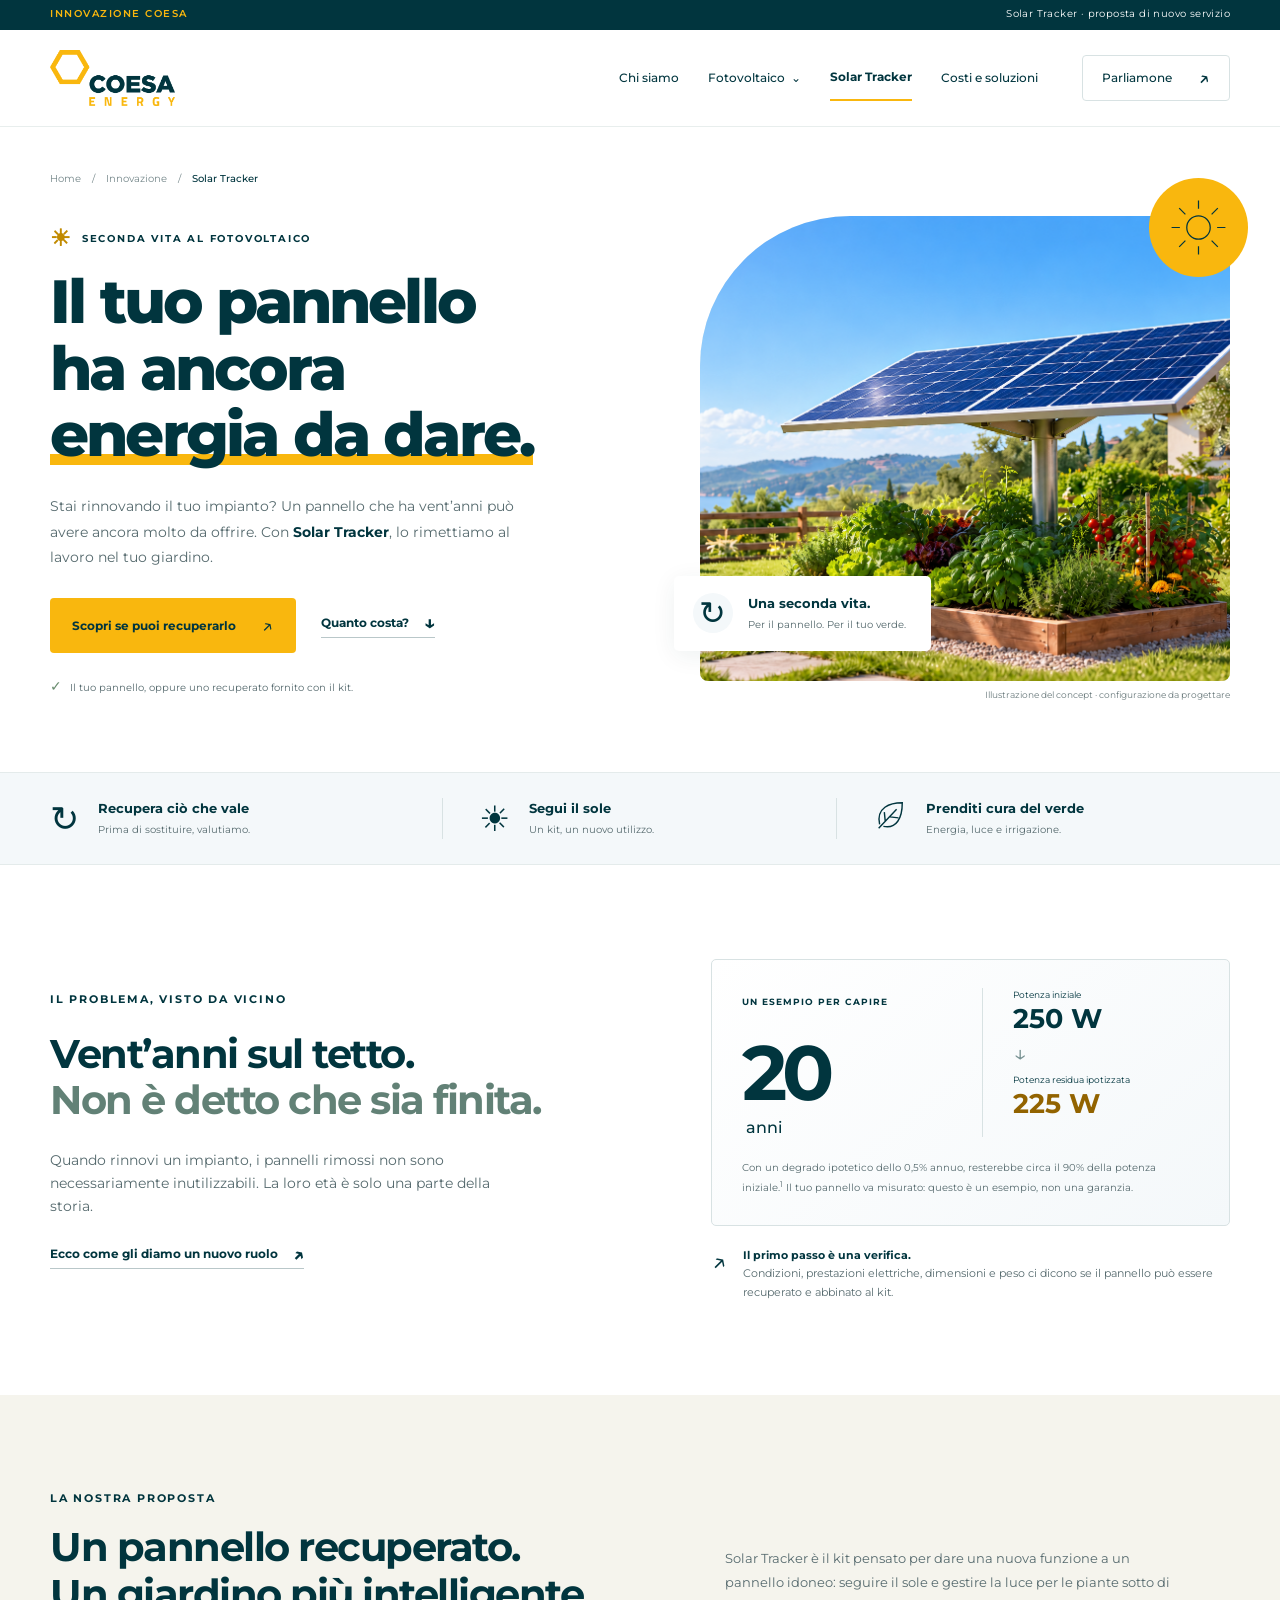
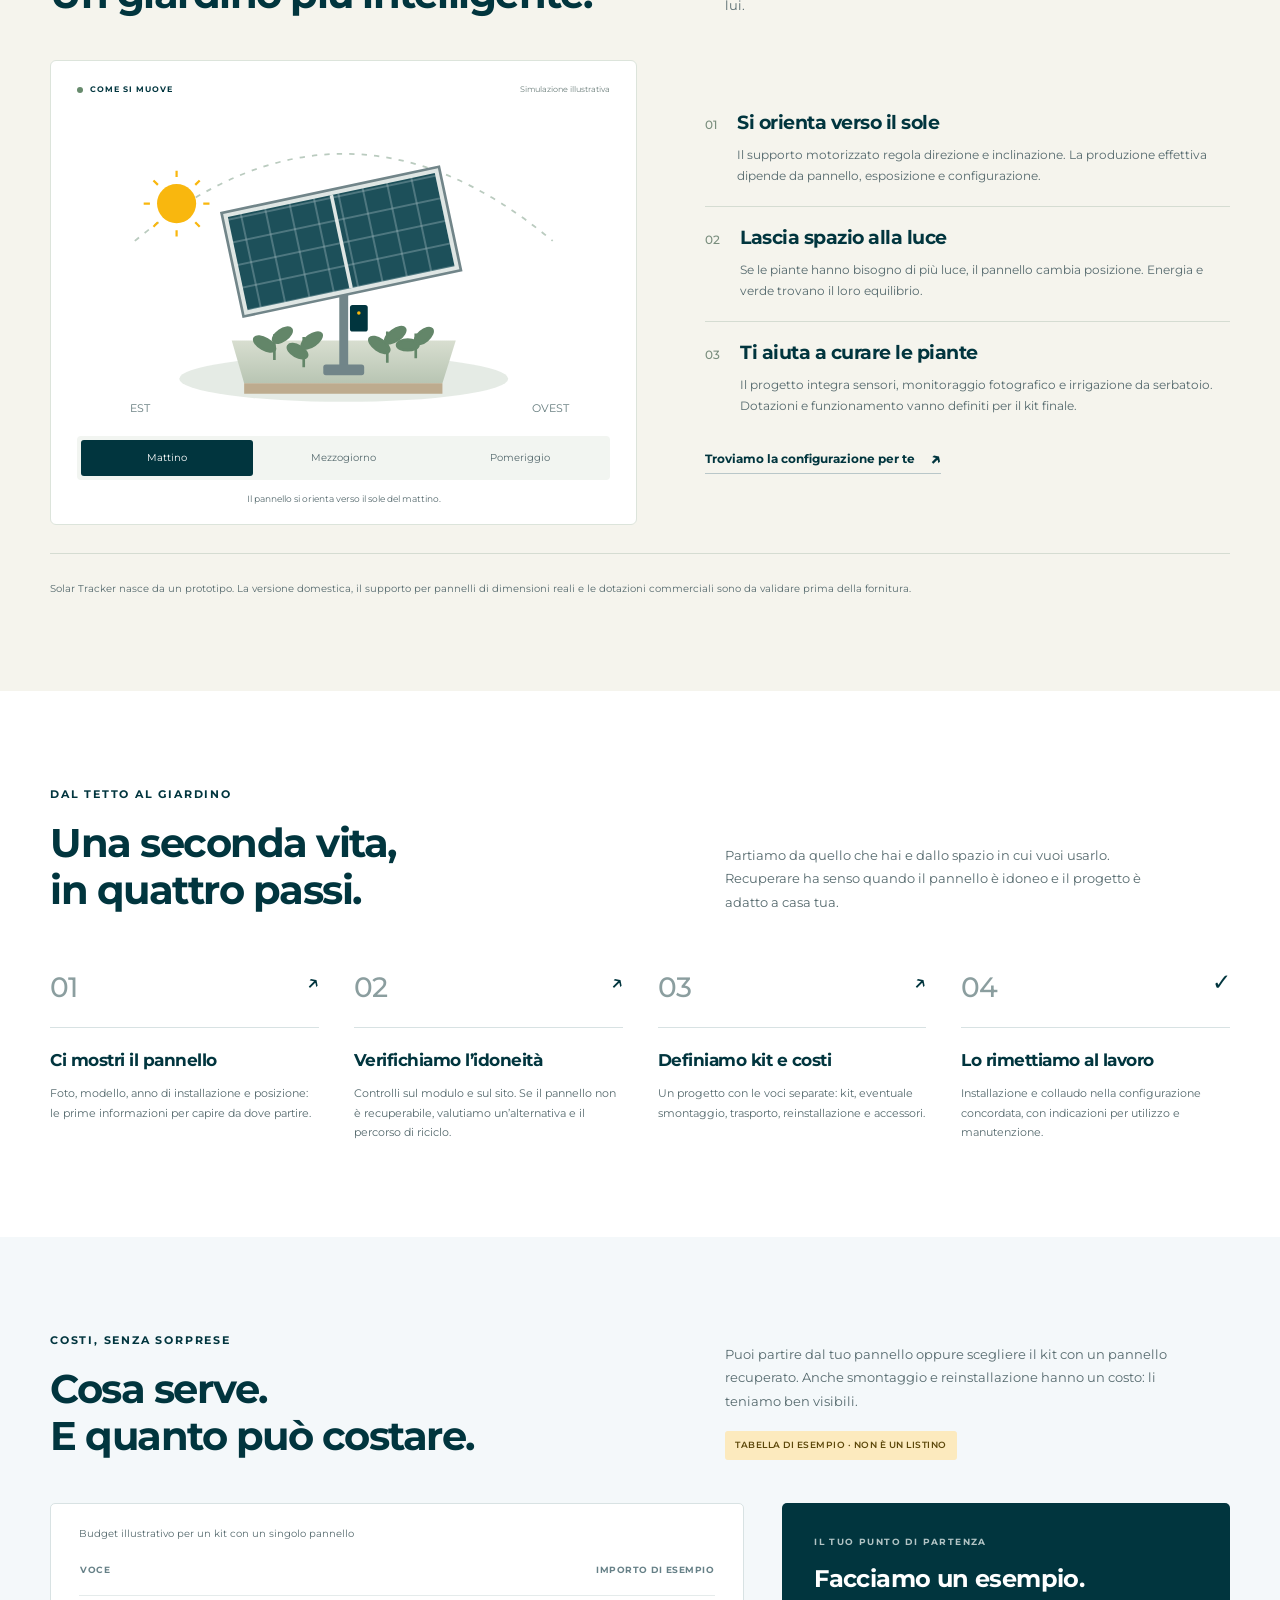
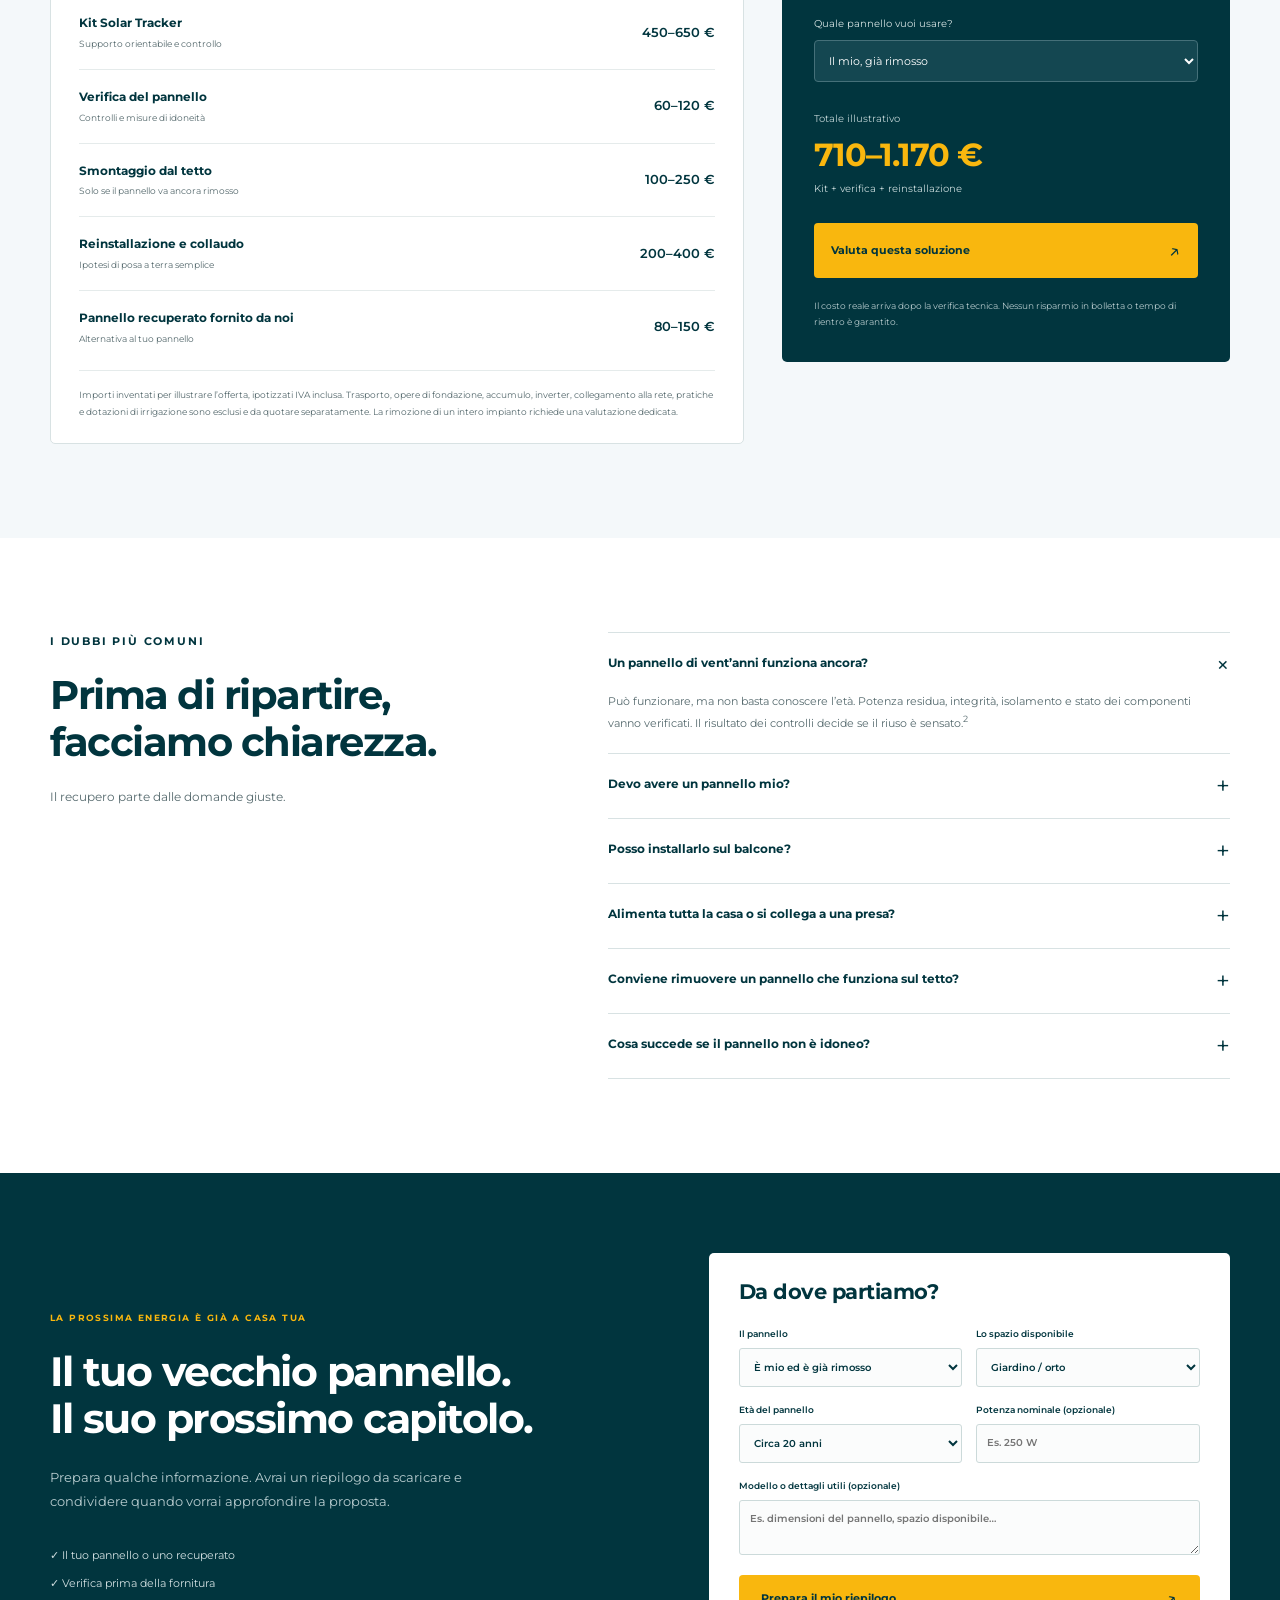
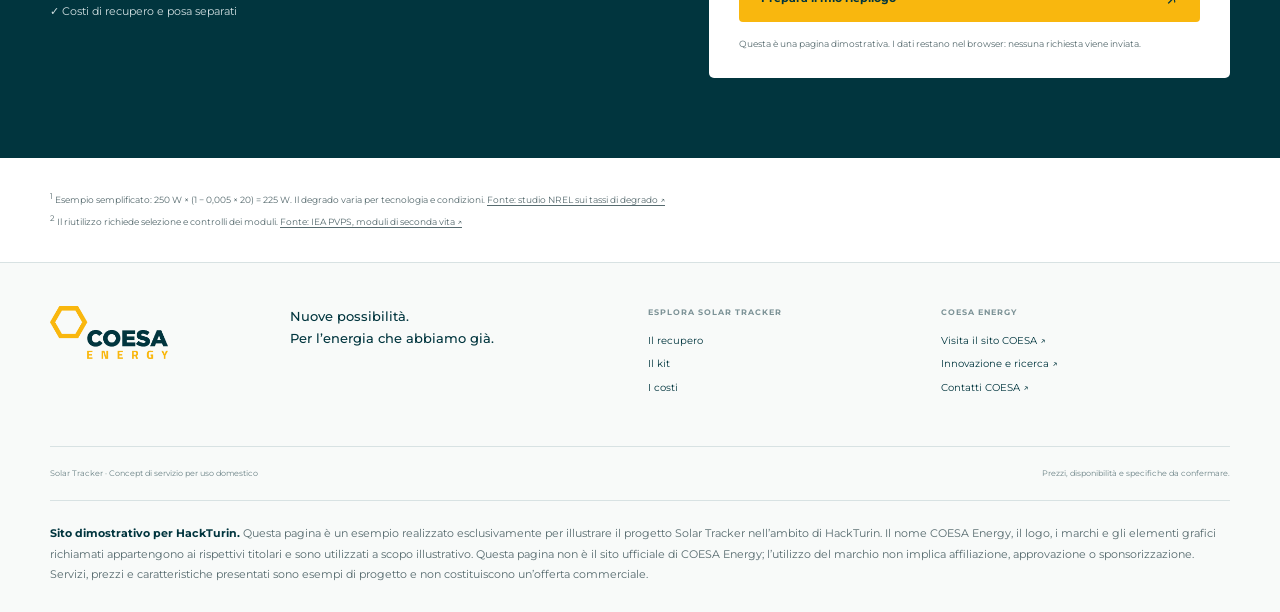
==== commit 48c12823: "Clarify HackTurin demo purpose and third-party branding" ====
--- a/docs/index.html
+++ b/docs/index.html
@@ -108,6 +108,6 @@
     </div></section>
     <div class="sources shell"><p><sup>1</sup> Esempio semplificato: 250 W × (1 − 0,005 × 20) = 225 W. Il degrado varia per tecnologia e condizioni. <a href="https://www.nrel.gov/docs/fy12osti/51664.pdf" target="_blank" rel="noopener">Fonte: studio NREL sui tassi di degrado ↗</a></p><p><sup>2</sup> Il riutilizzo richiede selezione e controlli dei moduli. <a href="https://iea-pvps.org/key-topics/t13-performance-2nd-life-modules-2026/" target="_blank" rel="noopener">Fonte: IEA PVPS, moduli di seconda vita ↗</a></p></div>
   </main>
-  <footer><div class="shell footer-main"><a class="footer-logo" href="https://coesaenergy.it/"><img src="assets/coesa-logo.png" alt="COESA Energy" width="138" height="62"></a><p>Nuove possibilità.<br>Per l’energia che abbiamo già.</p><div><span>ESPLORA SOLAR TRACKER</span><a href="#recupero">Il recupero</a><a href="#kit">Il kit</a><a href="#costi">I costi</a></div><div><span>COESA ENERGY</span><a href="https://coesaenergy.it/">Visita il sito COESA ↗</a><a href="https://coesaenergy.it/innovazione-ricerca-energetica/">Innovazione e ricerca ↗</a><a href="https://coesaenergy.it/contattaci/">Contatti COESA ↗</a></div></div><div class="shell footer-bottom"><span>Solar Tracker · Concept di servizio per uso domestico</span><span>Prezzi, disponibilità e specifiche da confermare.</span></div></footer>
+  <footer><div class="shell footer-main"><a class="footer-logo" href="https://coesaenergy.it/"><img src="assets/coesa-logo.png" alt="COESA Energy" width="138" height="62"></a><p>Nuove possibilità.<br>Per l’energia che abbiamo già.</p><div><span>ESPLORA SOLAR TRACKER</span><a href="#recupero">Il recupero</a><a href="#kit">Il kit</a><a href="#costi">I costi</a></div><div><span>COESA ENERGY</span><a href="https://coesaenergy.it/">Visita il sito COESA ↗</a><a href="https://coesaenergy.it/innovazione-ricerca-energetica/">Innovazione e ricerca ↗</a><a href="https://coesaenergy.it/contattaci/">Contatti COESA ↗</a></div></div><div class="shell footer-bottom"><span>Solar Tracker · Concept di servizio per uso domestico</span><span>Prezzi, disponibilità e specifiche da confermare.</span></div><div class="shell project-disclaimer" id="nota-progetto"><p><strong>Sito dimostrativo per HackTurin.</strong> Questa pagina è un esempio realizzato esclusivamente per illustrare il progetto Solar Tracker nell’ambito di HackTurin. Il nome COESA Energy, il logo, i marchi e gli elementi grafici richiamati appartengono ai rispettivi titolari e sono utilizzati a scopo illustrativo. Questa pagina non è il sito ufficiale di COESA Energy; l’utilizzo del marchio non implica affiliazione, approvazione o sponsorizzazione. Servizi, prezzi e caratteristiche presentati sono esempi di progetto e non costituiscono un’offerta commerciale.</p></div></footer>
 </body>
 </html>
--- a/docs/styles.css
+++ b/docs/styles.css
@@ -20,3 +20,5 @@
 @media(max-width:850px){html{scroll-padding-top:87px}.header-inner{height:78px}.logo img{width:110px}.menu-toggle{display:flex;flex-direction:column;gap:6px;background:none;border:1px solid var(--border);padding:12px;border-radius:3px}.menu-toggle span{width:21px;height:2px;background:var(--ink)}.header nav{display:none;position:absolute;top:78px;left:0;right:0;background:#fff;padding:24px 32px;border-bottom:1px solid var(--border);align-items:stretch;gap:18px;font-size:13px}.header nav.open{display:flex;flex-direction:column}.header nav .active{padding-block:0;border-bottom:0;color:var(--ink);font-weight:700}.nav-contact{max-width:220px}.hero{padding-block:28px 50px;grid-template-columns:1.15fr 1fr;gap:24px;min-height:560px}.hero h1{font-size:43px;letter-spacing:-2px}.breadcrumb{font-size:8px;gap:7px;margin-bottom:28px}.hero .eyebrow{font-size:8px;letter-spacing:1px}.hero-description{font-size:12px;margin-top:22px}.hero-actions{gap:15px;margin-top:22px}.hero-note{font-size:9px}.hero-photo{height:350px;border-top-left-radius:100px}.hero-visual{margin-top:35px}.sun-disc{width:74px;height:74px;right:-12px;top:-27px}.sun-disc svg{width:50px}.visual-badge{padding:12px;left:-15px;bottom:42px;gap:9px}.visual-badge strong{font-size:11px}.visual-badge div>span{font-size:8px}.badge-icon{width:30px;height:30px;font-size:25px}.hero-visual figcaption{font-size:7px}.section{padding-block:70px}h2{font-size:32px;letter-spacing:-1px}.problem{gap:35px}.residual{padding:20px;gap:17px}.residual .eyebrow{font-size:8px}.big-number{font-size:60px}.power-example{padding-left:20px}.benefits>div{gap:10px;padding-left:18px}.benefits p>span{font-size:8px}.line-icon{font-size:27px}.product-layout{gap:30px}.tracker-demo{padding:18px 18px 14px}.demo-header{font-size:7px}.feature-list h3{font-size:16px}.feature-list article p{font-size:11px}.feature-list article{gap:14px;padding-block:16px}.day-controls button{font-size:8px}.steps{gap:22px}.steps h3{font-size:14px}.cost-grid{grid-template-columns:1fr}.budget{display:grid;grid-template-columns:1fr 1fr;column-gap:35px}.budget>.eyebrow,.budget>h3,.budget>label,.budget>select{grid-column:1}.budget-output{grid-column:2;grid-row:1/5;padding-block:0;align-self:center}.budget .button{grid-column:2;grid-row:5}.budget-note{grid-column:1;grid-row:5;margin-top:0;padding-right:10px}.budget h3{margin-bottom:16px}.faq{gap:35px;grid-template-columns:.9fr 1.3fr}.contact-grid{gap:30px}.contact-grid h2{font-size:31px}.assessment{padding:24px}.assessment .form-row{grid-template-columns:1fr;gap:12px}.footer-main{gap:20px;grid-template-columns:.8fr 1fr 1fr 1.2fr}.footer-main>p{font-size:11px}}
 @media(max-width:620px){html{scroll-padding-top:83px}.shell{width:calc(100% - 40px)}.concept-bar{padding-inline:20px;font-size:8px;letter-spacing:0;min-height:29px}.concept-bar span:first-child{letter-spacing:.6px;font-size:7px}.header-inner{height:74px}.header nav{top:74px;padding-inline:20px}.logo img{width:103px}.hero{display:flex;flex-direction:column;align-items:stretch;gap:36px;padding-block:22px 34px}.breadcrumb{margin-bottom:28px;font-size:9px}.hero .eyebrow{font-size:9px;letter-spacing:1.3px}.hero h1{font-size:clamp(37px,10vw,52px);letter-spacing:-1.8px;line-height:1.1}.hero h1>span:after{height:8px;bottom:0}.hero-description{font-size:13px;max-width:100%;margin-top:22px}.hero-actions{gap:24px}.hero .button{font-size:11px;min-height:49px;padding-inline:17px}.hero-note{font-size:9px}.hero-visual{width:100%;max-width:450px;align-self:center;margin-top:0}.hero-photo{height:360px;border-top-left-radius:110px}.sun-disc{width:75px;height:75px;top:-18px;right:7px}.visual-badge{left:12px;bottom:43px;padding:14px 17px}.visual-badge strong{font-size:12px}.visual-badge div>span{font-size:9px}.hero-visual figcaption{font-size:8px}.benefits{grid-template-columns:1fr;padding-block:8px}.benefits>div,.benefits>div:first-child{padding:17px 0;border-right:0;border-bottom:1px solid var(--border);gap:17px}.benefits>div:last-child{border:0}.benefits strong{font-size:12px}.benefits p>span{font-size:10px}.benefits .line-icon{width:28px;text-align:center}.section{padding-block:56px}.eyebrow{font-size:9px;letter-spacing:1.4px;margin-bottom:17px}h2{font-size:32px;letter-spacing:-1.1px;line-height:1.18}.problem{grid-template-columns:1fr;gap:30px}.problem-heading>p:not(.eyebrow){font-size:13px;margin-top:21px}.problem-heading .text-link{margin-top:20px;font-size:11px}.residual{padding:25px;gap:20px}.big-number{font-size:70px}.residual .eyebrow{font-size:8px}.power-example>span{font-size:9px}.power-example strong{font-size:27px}.residual>p{font-size:10px}.section-heading{grid-template-columns:1fr;gap:20px;margin-bottom:30px}.section-heading>p,.section-heading>div>p:not(.eyebrow){font-size:12px}.product-layout{grid-template-columns:1fr;gap:32px}.tracker-demo{padding:17px}.demo-header{font-size:7px}.day-controls button{font-size:10px}.demo-caption{font-size:9px;min-height:30px}.feature-list h3{font-size:18px}.feature-list article p{font-size:12px}.feature-list article{padding-block:20px}.product-note{font-size:9px;padding-top:20px;margin-top:25px}.steps{grid-template-columns:1fr 1fr;gap:32px 24px;margin-top:35px}.steps h3{font-size:16px;margin-top:17px}.steps p{font-size:11px;margin-top:10px}.steps article>span{font-size:25px;padding-bottom:10px}.example-pill{font-size:8px;margin-top:15px}.cost-grid{gap:24px}.table-wrap{padding:20px 17px}caption{font-size:9px}thead{font-size:8px}thead th:last-child{max-width:95px}tbody th{font-size:11px}tbody small{font-size:8px}td{font-size:11px}.table-note{font-size:9px}.budget{display:block;padding:27px}.budget h3{font-size:24px;margin-bottom:22px}.budget select{font-size:11px}.budget-output{padding-block:23px}.budget-output strong{font-size:32px}.budget-note{margin-top:16px}.faq{grid-template-columns:1fr;gap:28px}.faq-list summary{font-size:12px;gap:18px}.faq-list details>p{font-size:11px;padding-right:20px}.contact-section{padding-block:55px}.contact-grid{grid-template-columns:1fr;gap:32px}.contact-grid h2{font-size:33px}.contact-grid>div>p:not(.eyebrow){font-size:12px}.contact-points{margin-top:24px;font-size:10px}.assessment{padding:24px}.assessment .form-row{grid-template-columns:1fr 1fr;gap:12px}.assessment select,.assessment input,.assessment textarea{font-size:10px}.assessment label{font-size:8px}.sources{padding-block:23px}.sources p{font-size:8px}.footer-main{grid-template-columns:1fr 1fr;gap:28px}.footer-main>p{font-size:12px}.footer-main>div>a{font-size:10px}.footer-bottom{flex-direction:column;gap:8px;font-size:8px}.contact-grid>div>.eyebrow{font-size:8px;letter-spacing:1px}.hero-actions .text-link{font-size:11px}}
 @media(prefers-reduced-motion:reduce){html{scroll-behavior:auto}*,*::before,*::after{transition:none!important;animation:none!important}}
+
+.project-disclaimer{border-top:1px solid var(--border);padding-block:22px 28px}.project-disclaimer p{font-size:11px;line-height:1.85;color:var(--muted)}.project-disclaimer strong{color:var(--ink);font-weight:650}@media(max-width:620px){.project-disclaimer p{font-size:11px}.project-disclaimer{padding-block:20px 24px}}
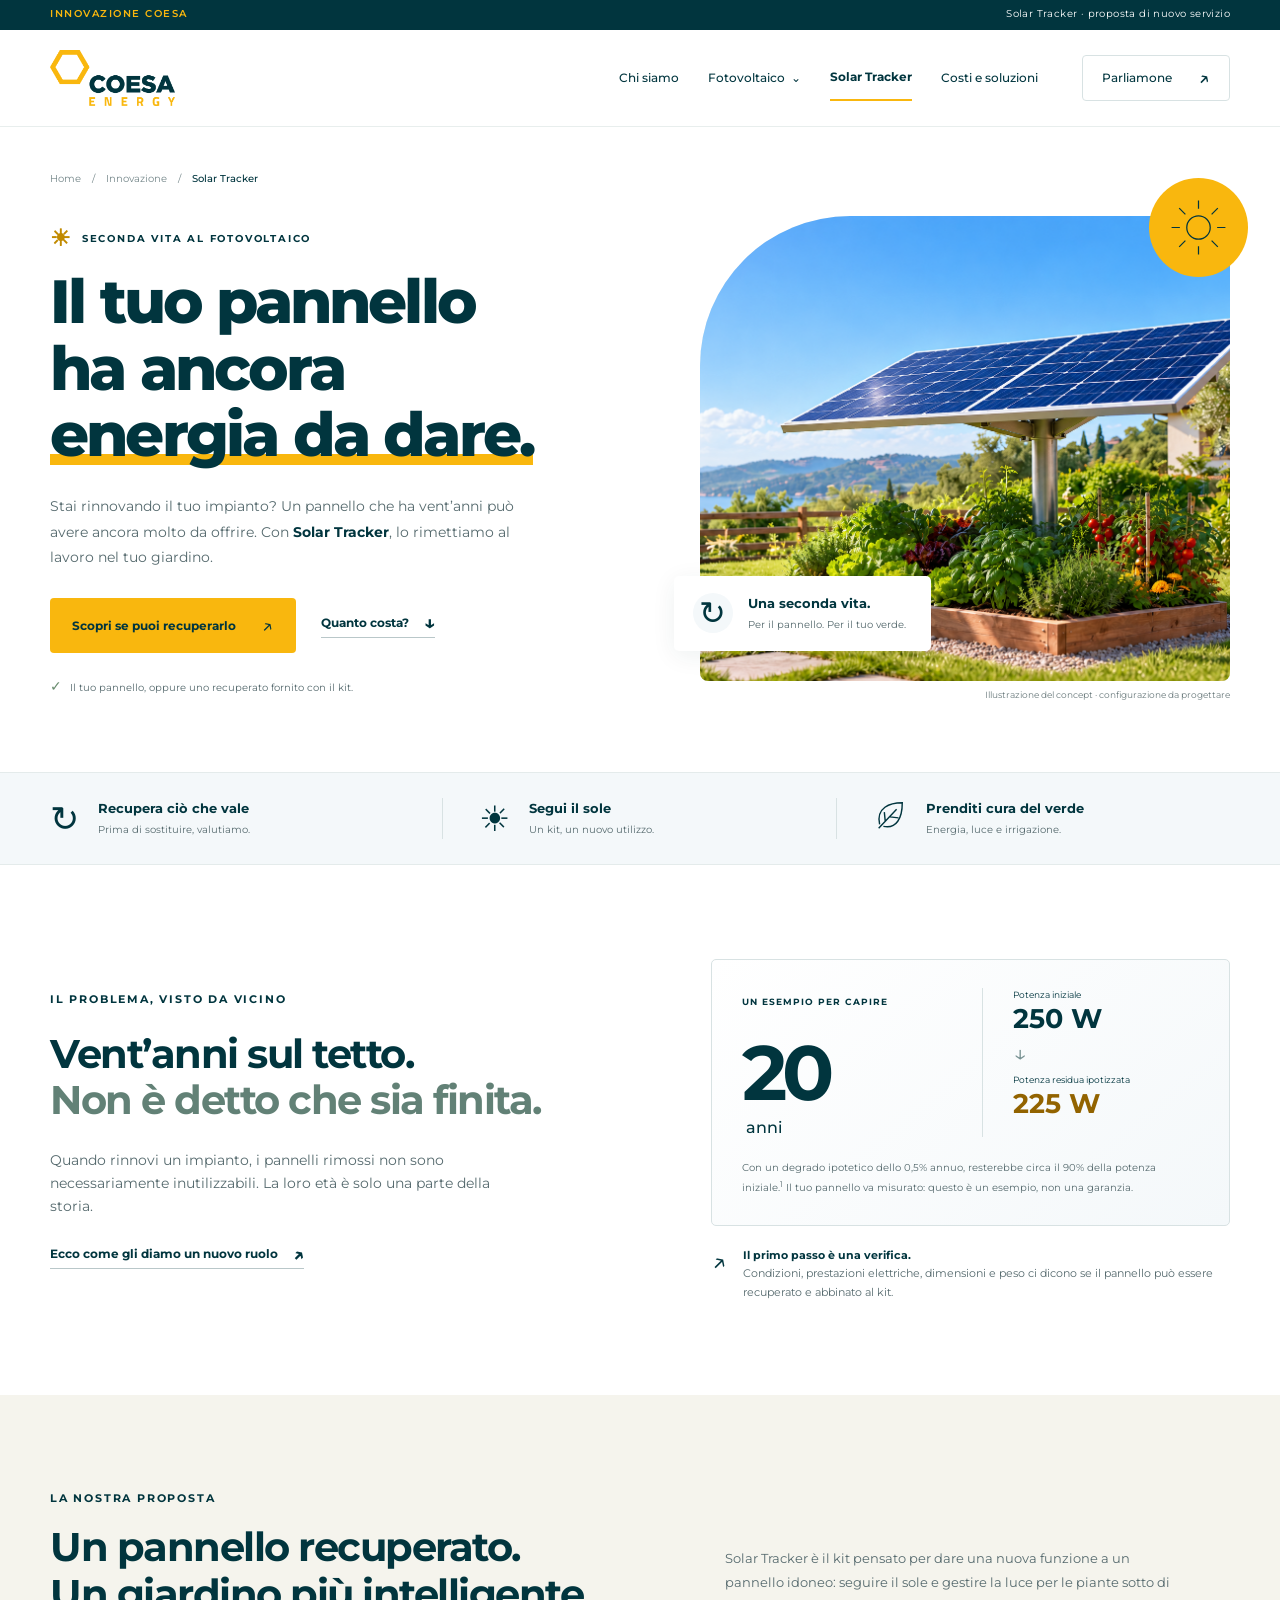
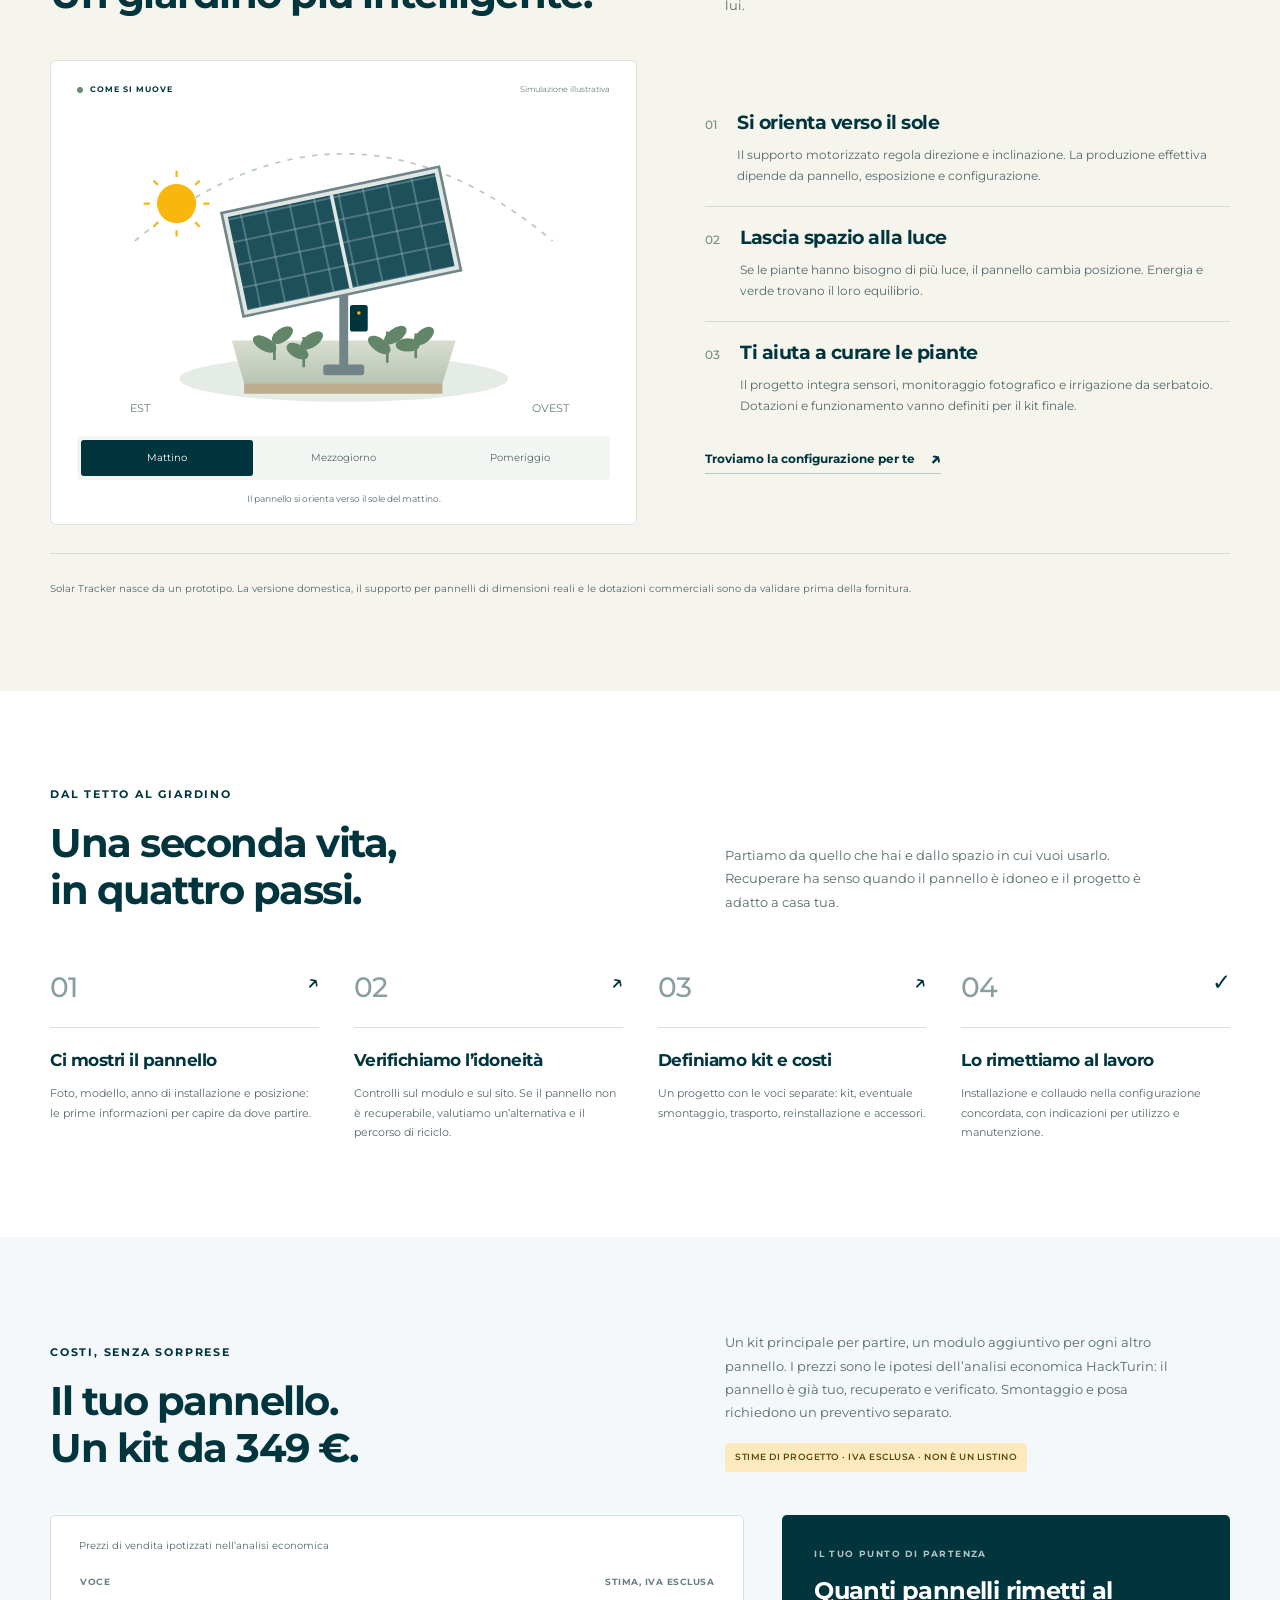
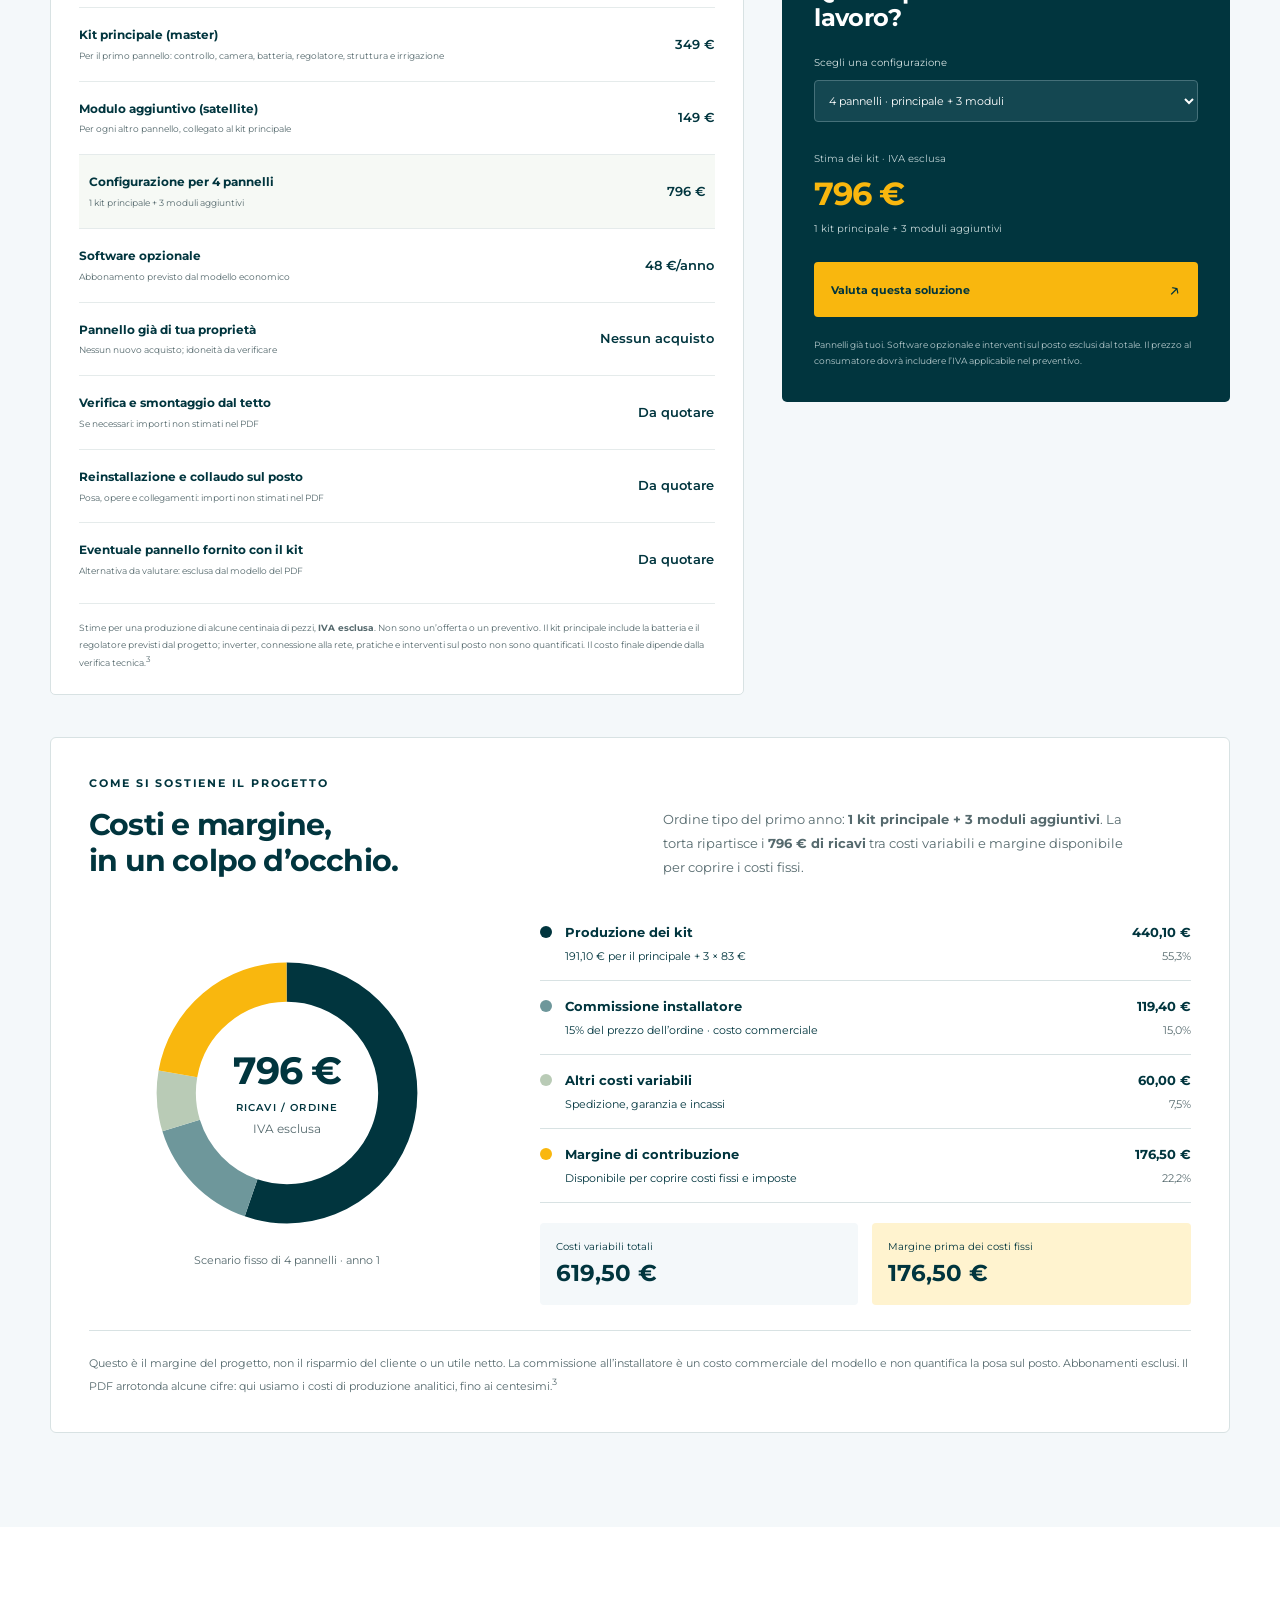
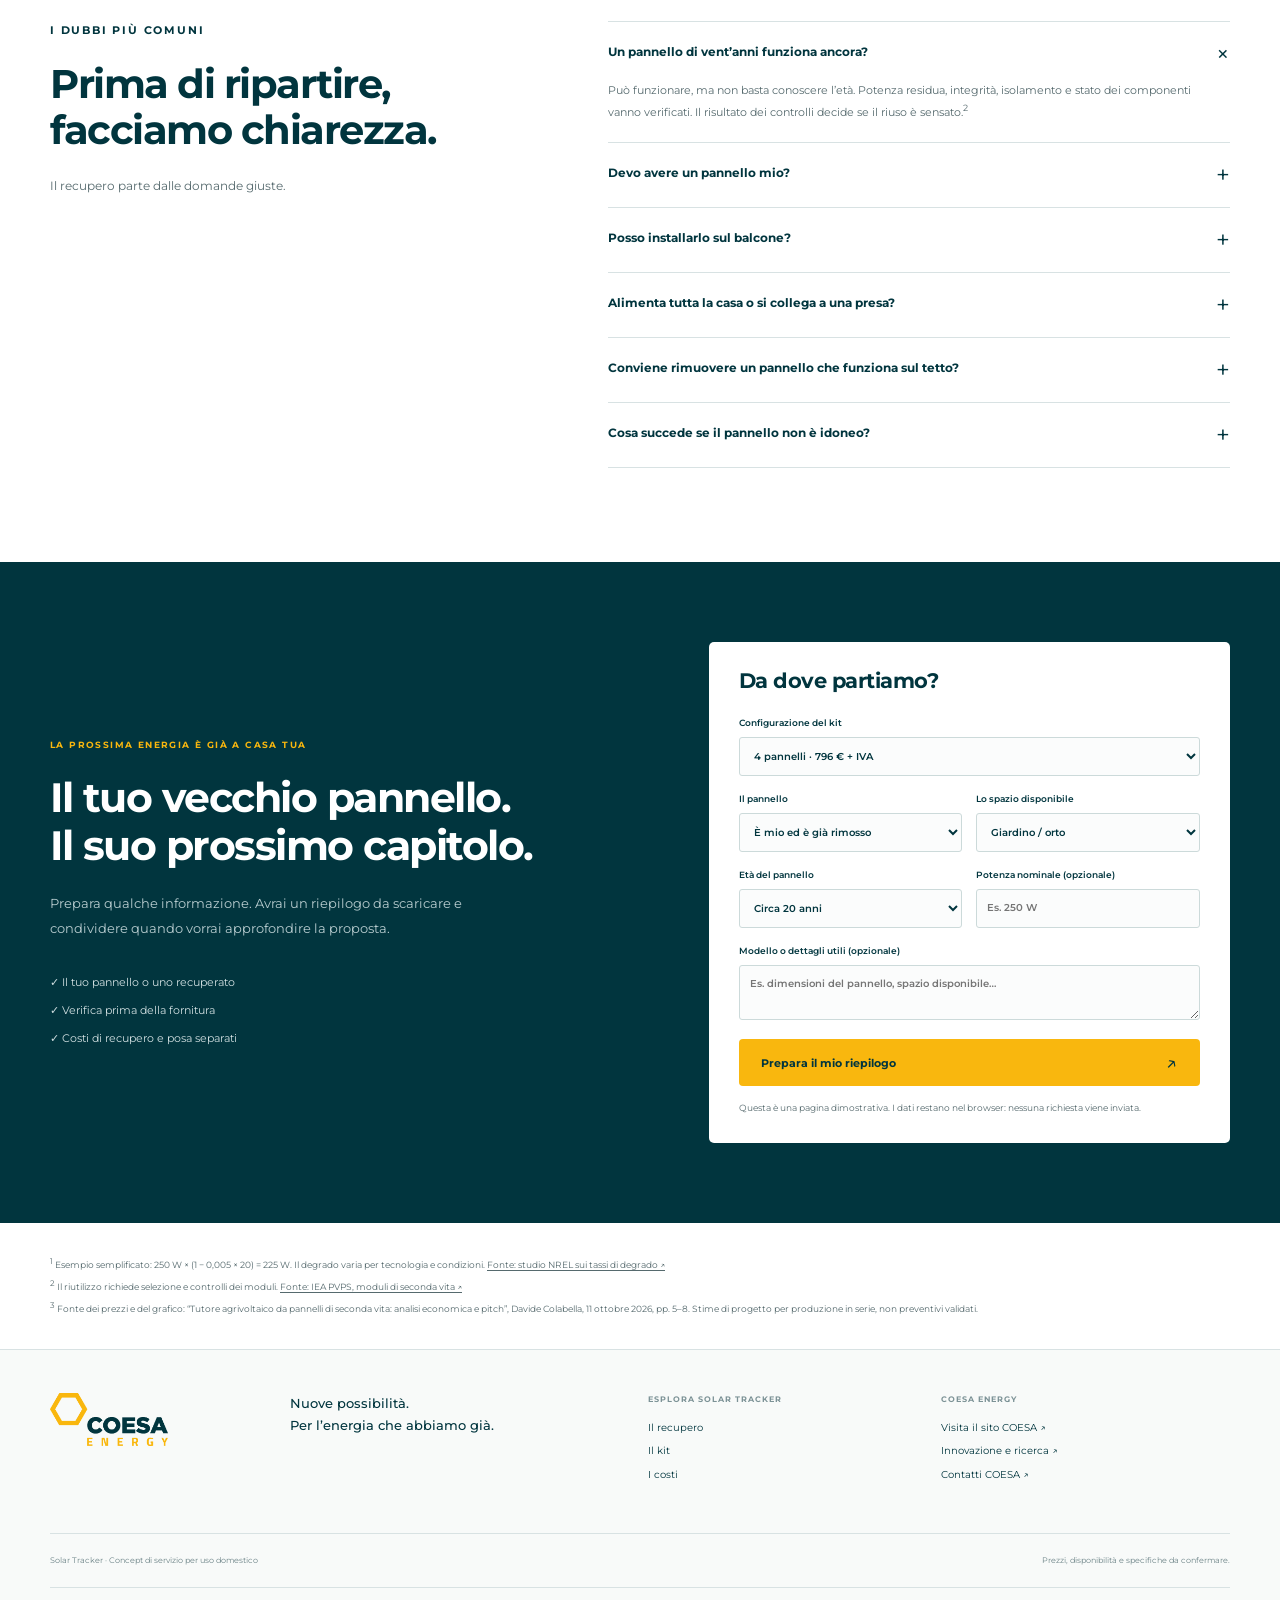
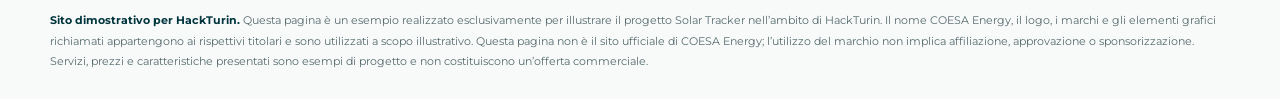
==== commit 749c75ec: "Update landing page pricing from HackTurin economic analysis" ====
--- a/docs/index.html
+++ b/docs/index.html
@@ -81,32 +81,48 @@
     </div></section>
 
     <section class="costs section" id="costi" aria-labelledby="cost-title"><div class="shell">
-      <div class="section-heading"><div><p class="eyebrow">COSTI, SENZA SORPRESE</p><h2 id="cost-title">Cosa serve.<br>E quanto può costare.</h2></div><div><p>Puoi partire dal tuo pannello oppure scegliere il kit con un pannello recuperato. Anche smontaggio e reinstallazione hanno un costo: li teniamo ben visibili.</p><span class="example-pill">TABELLA DI ESEMPIO · NON È UN LISTINO</span></div></div>
+      <div class="section-heading"><div><p class="eyebrow">COSTI, SENZA SORPRESE</p><h2 id="cost-title">Il tuo pannello.<br>Un kit da 349 €.</h2></div><div><p>Un kit principale per partire, un modulo aggiuntivo per ogni altro pannello. I prezzi sono le ipotesi dell’analisi economica HackTurin: il pannello è già tuo, recuperato e verificato. Smontaggio e posa richiedono un preventivo separato.</p><span class="example-pill">STIME DI PROGETTO · IVA ESCLUSA · NON È UN LISTINO</span></div></div>
       <div class="cost-grid">
-        <div class="table-wrap"><table><caption>Budget illustrativo per un kit con un singolo pannello</caption><thead><tr><th scope="col">Voce</th><th scope="col">Importo di esempio</th></tr></thead><tbody>
-          <tr><th scope="row">Kit Solar Tracker<small>Supporto orientabile e controllo</small></th><td>450–650 €</td></tr>
-          <tr><th scope="row">Verifica del pannello<small>Controlli e misure di idoneità</small></th><td>60–120 €</td></tr>
-          <tr><th scope="row">Smontaggio dal tetto<small>Solo se il pannello va ancora rimosso</small></th><td>100–250 €</td></tr>
-          <tr><th scope="row">Reinstallazione e collaudo<small>Ipotesi di posa a terra semplice</small></th><td>200–400 €</td></tr>
-          <tr><th scope="row">Pannello recuperato fornito da noi<small>Alternativa al tuo pannello</small></th><td>80–150 €</td></tr>
-        </tbody></table><p class="table-note">Importi inventati per illustrare l’offerta, ipotizzati IVA inclusa. Trasporto, opere di fondazione, accumulo, inverter, collegamento alla rete, pratiche e dotazioni di irrigazione sono esclusi e da quotare separatamente. La rimozione di un intero impianto richiede una valutazione dedicata.</p></div>
-        <aside class="budget" aria-labelledby="budget-title"><span class="eyebrow">IL TUO PUNTO DI PARTENZA</span><h3 id="budget-title">Facciamo un esempio.</h3><label for="scenario">Quale pannello vuoi usare?</label><select id="scenario"><option value="owned">Il mio, già rimosso</option><option value="roof">Il mio, ancora sul tetto</option><option value="supplied">Un pannello fornito con il kit</option></select><div class="budget-output" aria-live="polite" aria-atomic="true"><span>Totale illustrativo</span><strong id="budget-total">710–1.170 €</strong><p id="budget-detail">Kit + verifica + reinstallazione</p></div><a class="button yellow" id="budget-link" href="#valutazione">Valuta questa soluzione <span aria-hidden="true">↗</span></a><p class="budget-note">Il costo reale arriva dopo la verifica tecnica. Nessun risparmio in bolletta o tempo di rientro è garantito.</p></aside>
+        <div class="table-wrap"><table><caption>Prezzi di vendita ipotizzati nell’analisi economica</caption><thead><tr><th scope="col">Voce</th><th scope="col">Stima, IVA esclusa</th></tr></thead><tbody>
+          <tr><th scope="row">Kit principale (master)<small>Per il primo pannello: controllo, camera, batteria, regolatore, struttura e irrigazione</small></th><td>349 €</td></tr>
+          <tr><th scope="row">Modulo aggiuntivo (satellite)<small>Per ogni altro pannello, collegato al kit principale</small></th><td>149 €</td></tr>
+          <tr class="table-highlight"><th scope="row">Configurazione per 4 pannelli<small>1 kit principale + 3 moduli aggiuntivi</small></th><td>796 €</td></tr>
+          <tr><th scope="row">Software opzionale<small>Abbonamento previsto dal modello economico</small></th><td>48 €/anno</td></tr>
+          <tr><th scope="row">Pannello già di tua proprietà<small>Nessun nuovo acquisto; idoneità da verificare</small></th><td>Nessun acquisto</td></tr>
+          <tr><th scope="row">Verifica e smontaggio dal tetto<small>Se necessari: importi non stimati nel PDF</small></th><td>Da quotare</td></tr>
+          <tr><th scope="row">Reinstallazione e collaudo sul posto<small>Posa, opere e collegamenti: importi non stimati nel PDF</small></th><td>Da quotare</td></tr>
+          <tr><th scope="row">Eventuale pannello fornito con il kit<small>Alternativa da valutare: esclusa dal modello del PDF</small></th><td>Da quotare</td></tr>
+        </tbody></table><p class="table-note">Stime per una produzione di alcune centinaia di pezzi, <strong>IVA esclusa</strong>. Non sono un’offerta o un preventivo. Il kit principale include la batteria e il regolatore previsti dal progetto; inverter, connessione alla rete, pratiche e interventi sul posto non sono quantificati. Il costo finale dipende dalla verifica tecnica.<sup>3</sup></p></div>
+        <aside class="budget" aria-labelledby="budget-title"><span class="eyebrow">IL TUO PUNTO DI PARTENZA</span><h3 id="budget-title">Quanti pannelli rimetti al lavoro?</h3><label for="scenario">Scegli una configurazione</label><select id="scenario"><option value="single">1 pannello · kit principale</option><option value="double">2 pannelli · principale + 1 modulo</option><option value="four" selected>4 pannelli · principale + 3 moduli</option></select><div class="budget-output" aria-live="polite" aria-atomic="true"><span>Stima dei kit · IVA esclusa</span><strong id="budget-total">796 €</strong><p id="budget-detail">1 kit principale + 3 moduli aggiuntivi</p></div><a class="button yellow" id="budget-link" href="#valutazione">Valuta questa soluzione <span aria-hidden="true">↗</span></a><p class="budget-note">Pannelli già tuoi. Software opzionale e interventi sul posto esclusi dal totale. Il prezzo al consumatore dovrà includere l’IVA applicabile nel preventivo.</p></aside>
       </div>
+      <article class="economics" id="economia" aria-labelledby="economics-title">
+        <div class="economics-heading"><div><p class="eyebrow">COME SI SOSTIENE IL PROGETTO</p><h3 id="economics-title">Costi e margine,<br>in un colpo d’occhio.</h3></div><p>Ordine tipo del primo anno: <strong>1 kit principale + 3 moduli aggiuntivi</strong>. La torta ripartisce i <strong>796 € di ricavi</strong> tra costi variabili e margine disponibile per coprire i costi fissi.</p></div>
+        <div class="economics-grid">
+          <figure class="revenue-chart"><svg viewBox="0 0 260 260" role="img" aria-labelledby="revenue-title revenue-desc"><title id="revenue-title">Ripartizione di un ordine da 796 euro, IVA esclusa</title><desc id="revenue-desc">Produzione: 440,10 euro, 55,3%. Commissione installatore: 119,40 euro, 15%. Altri costi variabili: 60 euro, 7,5%. Margine di contribuzione: 176,50 euro, 22,2%. Il margine è prima dei costi fissi e delle imposte.</desc><g fill="none" stroke-width="34" transform="rotate(-90 130 130)"><circle cx="130" cy="130" r="96" stroke="#01353e" pathLength="100" stroke-dasharray="55.288945 44.711055"/><circle cx="130" cy="130" r="96" stroke="#6e979b" pathLength="100" stroke-dasharray="15 85" stroke-dashoffset="-55.288945"/><circle cx="130" cy="130" r="96" stroke="#b9cbb6" pathLength="100" stroke-dasharray="7.537688 92.462312" stroke-dashoffset="-70.288945"/><circle cx="130" cy="130" r="96" stroke="#f9b70e" pathLength="100" stroke-dasharray="22.173367 77.826633" stroke-dashoffset="-77.826633"/></g><text x="130" y="122" text-anchor="middle" class="chart-total">796 €</text><text x="130" y="146" text-anchor="middle" class="chart-label">RICAVI / ORDINE</text><text x="130" y="165" text-anchor="middle" class="chart-tax">IVA esclusa</text></svg><figcaption>Scenario fisso di 4 pannelli · anno 1</figcaption></figure>
+          <div class="economics-breakdown"><ul class="chart-legend">
+            <li><span class="chart-swatch production"></span><div><strong>Produzione dei kit</strong><small>191,10 € per il principale + 3 × 83 €</small></div><div class="legend-value"><strong>440,10 €</strong><span>55,3%</span></div></li>
+            <li><span class="chart-swatch commission"></span><div><strong>Commissione installatore</strong><small>15% del prezzo dell’ordine · costo commerciale</small></div><div class="legend-value"><strong>119,40 €</strong><span>15,0%</span></div></li>
+            <li><span class="chart-swatch variable"></span><div><strong>Altri costi variabili</strong><small>Spedizione, garanzia e incassi</small></div><div class="legend-value"><strong>60,00 €</strong><span>7,5%</span></div></li>
+            <li><span class="chart-swatch margin"></span><div><strong>Margine di contribuzione</strong><small>Disponibile per coprire costi fissi e imposte</small></div><div class="legend-value"><strong>176,50 €</strong><span>22,2%</span></div></li>
+          </ul><div class="economics-totals"><div><span>Costi variabili totali</span><strong>619,50 €</strong></div><div><span>Margine prima dei costi fissi</span><strong>176,50 €</strong></div></div></div>
+        </div>
+        <p class="economics-note">Questo è il margine del progetto, non il risparmio del cliente o un utile netto. La commissione all’installatore è un costo commerciale del modello e non quantifica la posa sul posto. Abbonamenti esclusi. Il PDF arrotonda alcune cifre: qui usiamo i costi di produzione analitici, fino ai centesimi.<sup>3</sup></p>
+      </article>
     </div></section>
 
     <section class="section shell faq" id="domande" aria-labelledby="faq-title"><div><p class="eyebrow">I DUBBI PIÙ COMUNI</p><h2 id="faq-title">Prima di ripartire,<br>facciamo chiarezza.</h2><p>Il recupero parte dalle domande giuste.</p></div><div class="faq-list">
       <details open><summary>Un pannello di vent’anni funziona ancora?<span aria-hidden="true">+</span></summary><p>Può funzionare, ma non basta conoscere l’età. Potenza residua, integrità, isolamento e stato dei componenti vanno verificati. Il risultato dei controlli decide se il riuso è sensato.<sup>2</sup></p></details>
       <details><summary>Devo avere un pannello mio?<span aria-hidden="true">+</span></summary><p>No. La proposta prevede anche un kit con un pannello recuperato fornito insieme al supporto, selezionato per la compatibilità con il progetto. Disponibilità e caratteristiche saranno indicate nel preventivo.</p></details>
       <details><summary>Posso installarlo sul balcone?<span aria-hidden="true">+</span></summary><p>La proposta è pensata principalmente per giardini e spazi a terra. Su terrazzi e balconi servono verifiche specifiche di carichi, ancoraggio, vento, ingombro e ombreggiamenti. La compatibilità non è automatica.</p></details>
-      <details><summary>Alimenta tutta la casa o si collega a una presa?<span aria-hidden="true">+</span></summary><p>Non è previsto un collegamento diretto a una presa. L’utilizzo dell’energia va progettato con componenti compatibili: un solo pannello non sostituisce l’impianto domestico. Accumulo, inverter ed eventuale connessione alla rete sono voci separate.</p></details>
+      <details><summary>Alimenta tutta la casa o si collega a una presa?<span aria-hidden="true">+</span></summary><p>Non è previsto un collegamento diretto a una presa. L’utilizzo dell’energia va progettato con componenti compatibili: un solo pannello non sostituisce l’impianto domestico. La batteria di servizio è prevista nel kit principale. Ulteriore accumulo, inverter ed eventuale connessione alla rete richiedono una progettazione e un preventivo dedicati.</p></details>
       <details><summary>Conviene rimuovere un pannello che funziona sul tetto?<span aria-hidden="true">+</span></summary><p>Non necessariamente. Il caso più naturale è un modulo già rimosso o in rimozione durante un rinnovo previsto. Prima di spostare un pannello ancora in uso, vanno confrontati costi, produzione persa e beneficio del nuovo utilizzo.</p></details>
       <details><summary>Cosa succede se il pannello non è idoneo?<span aria-hidden="true">+</span></summary><p>Non viene abbinato al tracker. Valutiamo un pannello alternativo e ti indirizziamo verso una filiera qualificata per la gestione e il riciclo del modulo non recuperabile.</p></details>
     </div></section>
 
     <section class="contact-section" id="valutazione" aria-labelledby="contact-title"><div class="shell contact-grid"><div><p class="eyebrow">LA PROSSIMA ENERGIA È GIÀ A CASA TUA</p><h2 id="contact-title">Il tuo vecchio pannello.<br>Il suo prossimo capitolo.</h2><p>Prepara qualche informazione. Avrai un riepilogo da scaricare e condividere quando vorrai approfondire la proposta.</p><div class="contact-points"><span>✓ Il tuo pannello o uno recuperato</span><span>✓ Verifica prima della fornitura</span><span>✓ Costi di recupero e posa separati</span></div></div>
-      <form id="assessment-form" class="assessment"><h3>Da dove partiamo?</h3><div class="form-row"><label>Il pannello<select name="panel" id="form-panel"><option value="owned">È mio ed è già rimosso</option><option value="roof">È mio, ancora sul tetto</option><option value="supplied">Vorrei riceverlo con il kit</option></select></label><label>Lo spazio disponibile<select name="space"><option>Giardino / orto</option><option>Terrazzo da valutare</option><option>Altro spazio a terra</option><option>Da definire</option></select></label></div><div class="form-row"><label>Età del pannello<select name="age"><option>Circa 20 anni</option><option>Meno di 10 anni</option><option>10–20 anni</option><option>Oltre 20 anni</option><option>Non lo so / da fornire</option></select></label><label>Potenza nominale (opzionale)<input name="power" type="number" min="1" max="1500" step="1" placeholder="Es. 250 W"></label></div><label>Modello o dettagli utili (opzionale)<textarea name="notes" rows="2" maxlength="1000" placeholder="Es. dimensioni del pannello, spazio disponibile…"></textarea></label><button type="submit" class="button yellow">Prepara il mio riepilogo <span aria-hidden="true">↗</span></button><p class="form-note">Questa è una pagina dimostrativa. I dati restano nel browser: nessuna richiesta viene inviata.</p><div id="form-result" class="form-result" hidden aria-live="polite"><strong>Il tuo riepilogo è pronto.</strong><p id="result-description"></p><div class="result-actions"><button type="button" id="download-summary">Scarica riepilogo ↓</button><button type="button" id="edit-summary">Modifica</button></div></div></form>
+      <form id="assessment-form" class="assessment"><h3>Da dove partiamo?</h3><label class="kit-choice">Configurazione del kit<select name="kit" id="form-kit"><option value="single">1 pannello · 349 € + IVA</option><option value="double">2 pannelli · 498 € + IVA</option><option value="four" selected>4 pannelli · 796 € + IVA</option></select></label><div class="form-row"><label>Il pannello<select name="panel" id="form-panel"><option value="owned">È mio ed è già rimosso</option><option value="roof">È mio, ancora sul tetto</option><option value="supplied">Vorrei riceverlo con il kit</option></select></label><label>Lo spazio disponibile<select name="space"><option>Giardino / orto</option><option>Terrazzo da valutare</option><option>Altro spazio a terra</option><option>Da definire</option></select></label></div><div class="form-row"><label>Età del pannello<select name="age"><option>Circa 20 anni</option><option>Meno di 10 anni</option><option>10–20 anni</option><option>Oltre 20 anni</option><option>Non lo so / da fornire</option></select></label><label>Potenza nominale (opzionale)<input name="power" type="number" min="1" max="1500" step="1" placeholder="Es. 250 W"></label></div><label>Modello o dettagli utili (opzionale)<textarea name="notes" rows="2" maxlength="1000" placeholder="Es. dimensioni del pannello, spazio disponibile…"></textarea></label><button type="submit" class="button yellow">Prepara il mio riepilogo <span aria-hidden="true">↗</span></button><p class="form-note">Questa è una pagina dimostrativa. I dati restano nel browser: nessuna richiesta viene inviata.</p><div id="form-result" class="form-result" hidden aria-live="polite"><strong>Il tuo riepilogo è pronto.</strong><p id="result-description"></p><div class="result-actions"><button type="button" id="download-summary">Scarica riepilogo ↓</button><button type="button" id="edit-summary">Modifica</button></div></div></form>
     </div></section>
-    <div class="sources shell"><p><sup>1</sup> Esempio semplificato: 250 W × (1 − 0,005 × 20) = 225 W. Il degrado varia per tecnologia e condizioni. <a href="https://www.nrel.gov/docs/fy12osti/51664.pdf" target="_blank" rel="noopener">Fonte: studio NREL sui tassi di degrado ↗</a></p><p><sup>2</sup> Il riutilizzo richiede selezione e controlli dei moduli. <a href="https://iea-pvps.org/key-topics/t13-performance-2nd-life-modules-2026/" target="_blank" rel="noopener">Fonte: IEA PVPS, moduli di seconda vita ↗</a></p></div>
+    <div class="sources shell"><p><sup>1</sup> Esempio semplificato: 250 W × (1 − 0,005 × 20) = 225 W. Il degrado varia per tecnologia e condizioni. <a href="https://www.nrel.gov/docs/fy12osti/51664.pdf" target="_blank" rel="noopener">Fonte: studio NREL sui tassi di degrado ↗</a></p><p><sup>2</sup> Il riutilizzo richiede selezione e controlli dei moduli. <a href="https://iea-pvps.org/key-topics/t13-performance-2nd-life-modules-2026/" target="_blank" rel="noopener">Fonte: IEA PVPS, moduli di seconda vita ↗</a></p><p><sup>3</sup> Fonte dei prezzi e del grafico: “Tutore agrivoltaico da pannelli di seconda vita: analisi economica e pitch”, Davide Colabella, 11 ottobre 2026, pp. 5–8. Stime di progetto per produzione in serie, non preventivi validati.</p></div>
   </main>
   <footer><div class="shell footer-main"><a class="footer-logo" href="https://coesaenergy.it/"><img src="assets/coesa-logo.png" alt="COESA Energy" width="138" height="62"></a><p>Nuove possibilità.<br>Per l’energia che abbiamo già.</p><div><span>ESPLORA SOLAR TRACKER</span><a href="#recupero">Il recupero</a><a href="#kit">Il kit</a><a href="#costi">I costi</a></div><div><span>COESA ENERGY</span><a href="https://coesaenergy.it/">Visita il sito COESA ↗</a><a href="https://coesaenergy.it/innovazione-ricerca-energetica/">Innovazione e ricerca ↗</a><a href="https://coesaenergy.it/contattaci/">Contatti COESA ↗</a></div></div><div class="shell footer-bottom"><span>Solar Tracker · Concept di servizio per uso domestico</span><span>Prezzi, disponibilità e specifiche da confermare.</span></div><div class="shell project-disclaimer" id="nota-progetto"><p><strong>Sito dimostrativo per HackTurin.</strong> Questa pagina è un esempio realizzato esclusivamente per illustrare il progetto Solar Tracker nell’ambito di HackTurin. Il nome COESA Energy, il logo, i marchi e gli elementi grafici richiamati appartengono ai rispettivi titolari e sono utilizzati a scopo illustrativo. Questa pagina non è il sito ufficiale di COESA Energy; l’utilizzo del marchio non implica affiliazione, approvazione o sponsorizzazione. Servizi, prezzi e caratteristiche presentati sono esempi di progetto e non costituiscono un’offerta commerciale.</p></div></footer>
 </body>
--- a/docs/styles.css
+++ b/docs/styles.css
@@ -22,3 +22,7 @@
 @media(prefers-reduced-motion:reduce){html{scroll-behavior:auto}*,*::before,*::after{transition:none!important;animation:none!important}}
 
 .project-disclaimer{border-top:1px solid var(--border);padding-block:22px 28px}.project-disclaimer p{font-size:11px;line-height:1.85;color:var(--muted)}.project-disclaimer strong{color:var(--ink);font-weight:650}@media(max-width:620px){.project-disclaimer p{font-size:11px}.project-disclaimer{padding-block:20px 24px}}
+
+.table-highlight{background:#f6f9f5}.table-highlight th,.table-highlight td{padding-inline:10px}.economics{margin-top:42px;padding:36px 38px;background:#fff;border:1px solid var(--border);border-radius:6px}.economics-heading{display:grid;grid-template-columns:1fr 1fr;gap:45px;align-items:end}.economics-heading h3{font-size:30px;line-height:1.2;letter-spacing:-.8px}.economics-heading .eyebrow{margin-bottom:15px}.economics-heading>p{font-size:13px;line-height:1.85;max-width:470px}.economics-grid{display:grid;grid-template-columns:.85fr 1.4fr;gap:55px;align-items:center;margin-top:28px}.revenue-chart{text-align:center}.revenue-chart svg{width:100%;max-width:300px;height:auto;display:block;margin:auto}.chart-total{fill:var(--ink);font-size:33px;font-weight:700;letter-spacing:-1px}.chart-label{fill:var(--ink);font-size:9px;font-weight:600;letter-spacing:1px}.chart-tax{fill:var(--muted);font-size:10px}.revenue-chart figcaption{font-size:11px;color:var(--muted);margin-top:8px}.chart-legend{list-style:none;padding:0;margin:0}.chart-legend li{display:grid;grid-template-columns:12px 1fr auto;gap:13px;align-items:start;padding:15px 0;border-bottom:1px solid var(--border)}.chart-swatch{width:12px;height:12px;border-radius:50%;margin-top:4px}.production{background:#01353e}.commission{background:#6e979b}.variable{background:#b9cbb6}.margin{background:#f9b70e}.chart-legend strong{font-size:13px;color:var(--ink);font-weight:650;display:block}.chart-legend small{font-size:11px;display:block;margin-top:4px;line-height:1.6}.legend-value{text-align:right;white-space:nowrap}.legend-value>span{font-size:11px;display:block;margin-top:3px;color:var(--muted)}.economics-totals{display:grid;grid-template-columns:1fr 1fr;gap:14px;margin-top:20px}.economics-totals>div{padding:16px;background:var(--soft);border-radius:4px}.economics-totals>div:last-child{background:#fff3cf}.economics-totals span{font-size:10px;line-height:1.5;display:block}.economics-totals strong{font-size:23px;line-height:1.3;display:block;margin-top:5px;color:var(--ink)}.economics-note{font-size:11px;line-height:1.85;padding-top:22px;margin-top:25px;border-top:1px solid var(--border)}.assessment .kit-choice{margin-bottom:16px}
+@media(max-width:850px){.economics{padding:28px}.economics-heading{gap:30px}.economics-grid{gap:28px;grid-template-columns:.8fr 1.2fr}.economics-totals strong{font-size:21px}}
+@media(max-width:620px){.economics{padding:26px 20px;margin-top:28px}.economics-heading{grid-template-columns:1fr;gap:18px}.economics-heading h3{font-size:27px}.economics-grid{grid-template-columns:1fr;gap:18px;margin-top:20px}.revenue-chart svg{max-width:260px}.chart-legend li{gap:10px}.chart-legend strong{font-size:12px}.chart-legend small{font-size:10px}.economics-totals{gap:10px}.economics-totals>div{padding:13px}.economics-totals strong{font-size:21px}.economics-note{font-size:10px}.budget h3{font-size:23px}tbody th{max-width:180px}td{font-size:10px}}
